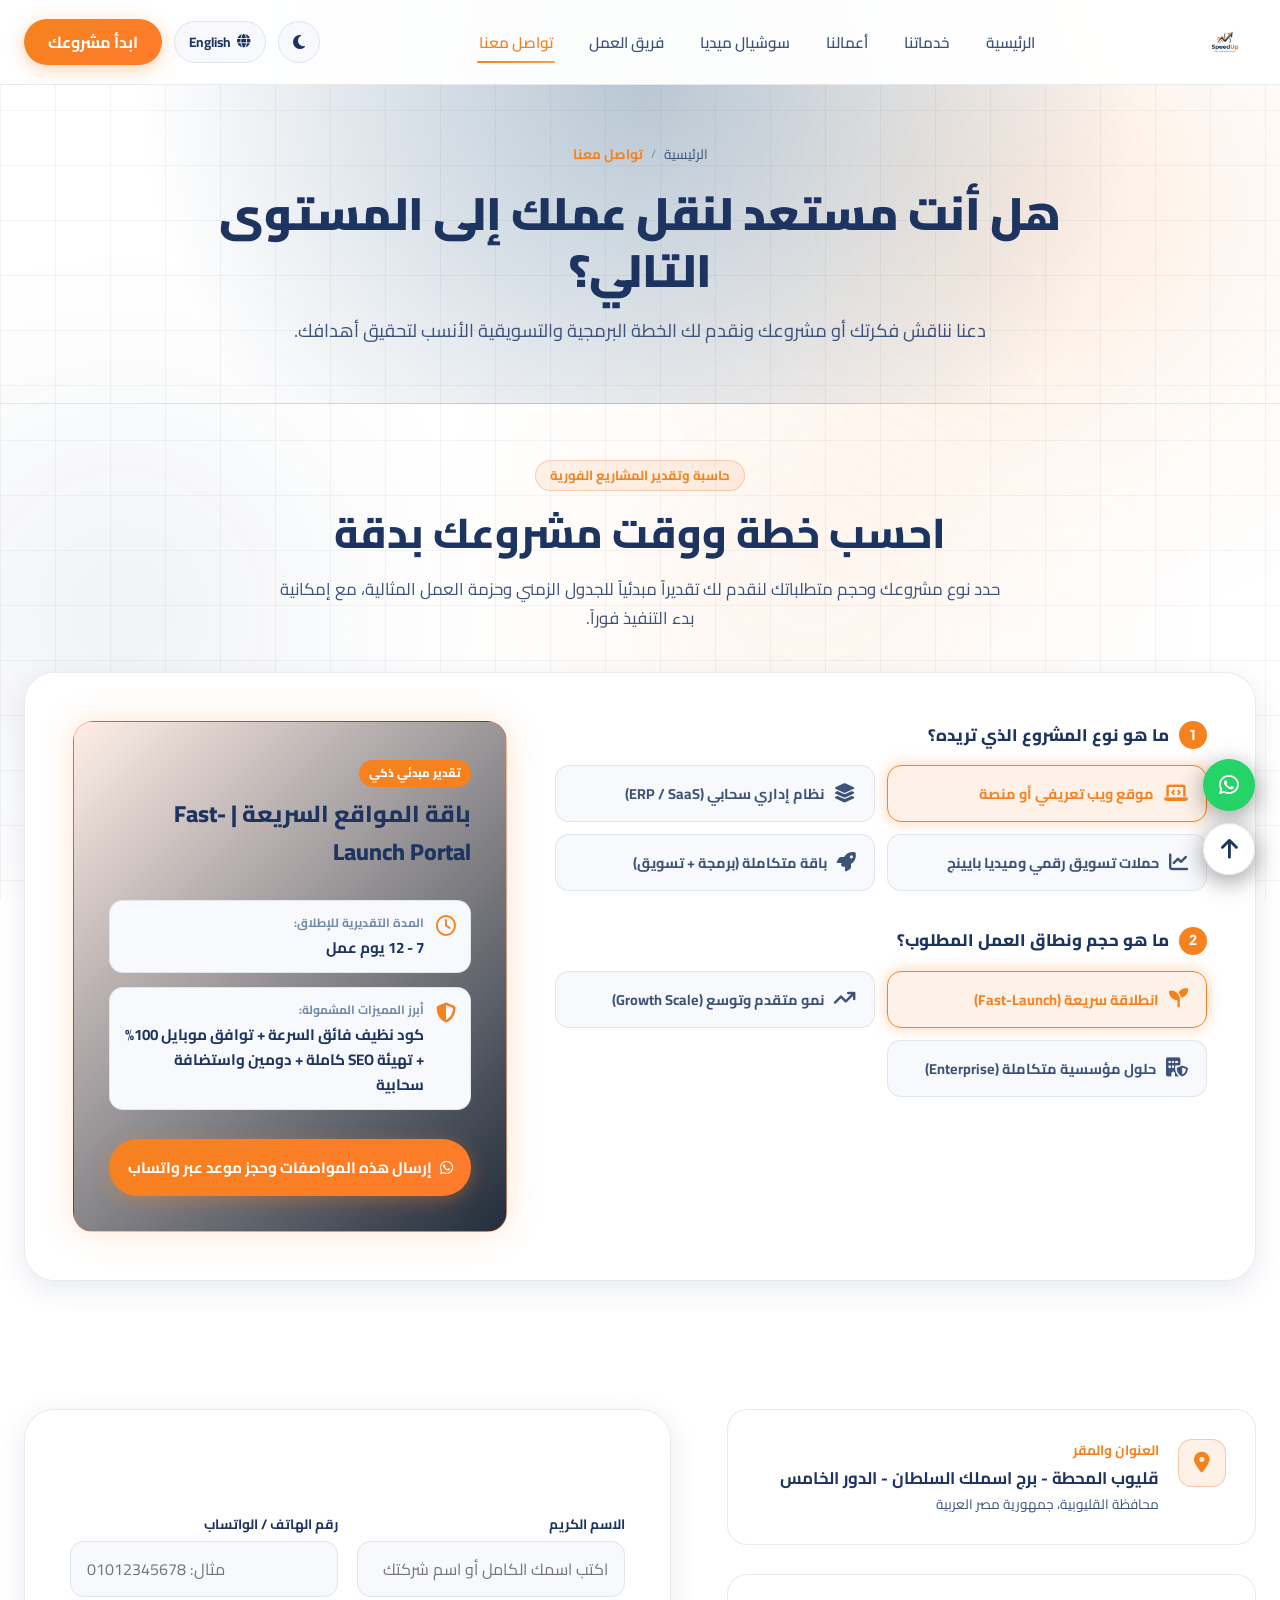
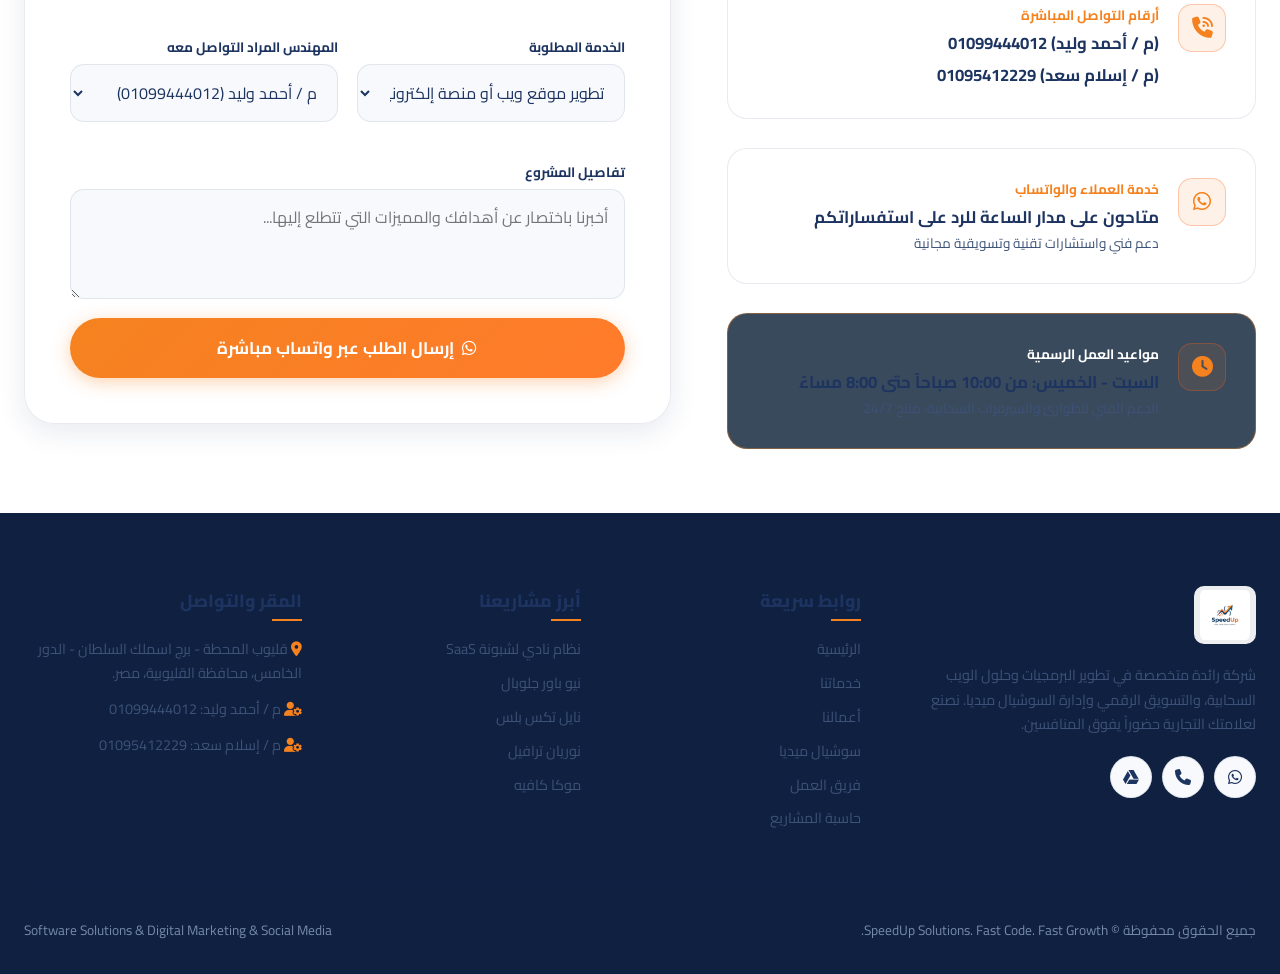
==== contact.html @ 3dd54c13 "Upload complete SpeedUp portfolio" ====
﻿<!DOCTYPE html>
<html lang="ar" dir="rtl" data-theme="light">
<head>
  <meta charset="UTF-8">
  <meta name="viewport" content="width=device-width, initial-scale=1.0">
  <meta http-equiv="X-UA-Compatible" content="IE=edge">

  <!-- Primary Meta SEO Tags -->
  <title>تواصل معنا وحاسبة المشاريع | SpeedUp - Fast Code. Fast Growth.</title>
  <meta name="title" content="تواصل معنا وحاسبة المشاريع | SpeedUp - Fast Code. Fast Growth.">
  <meta name="description" content="تواصل مع إدارة شركة سبيد اب (SpeedUp) في قليوب المحطة، أو استخدم حاسبة المشاريع الفورية لتقدير تكلفة ووقت إطلاق منصتك وحملتك الإعلانية.">
  <meta name="keywords" content="تواصل مع سبيد اب, حاسبة مشاريع, رقم احمد وليد, رقم اسلام سعد, عنوان سبيد اب قليوب, SpeedUp Contact">
  <meta name="author" content="SpeedUp Software & Marketing">
  <meta name="theme-color" content="#f8841f">

  <!-- Open Graph / Facebook -->
  <meta property="og:type" content="website">
  <meta property="og:url" content="https://speedup-solutions.com/contact.html">
  <meta property="og:title" content="تواصل معنا وحاسبة المشاريع | SpeedUp">
  <meta property="og:description" content="احسب جدول ووقت مشروعك بدقة وتواصل مباشرة مع مديري الشركة عبر واتساب.">
  <meta property="og:image" content="assets/images/speedup-logo-transparent.png">

  <!-- Favicon -->
  <link rel="icon" type="image/png" href="assets/images/speedup-logo-transparent.png">

  <!-- Google Web Fonts -->
  <link rel="preconnect" href="https://fonts.googleapis.com">
  <link rel="preconnect" href="https://fonts.gstatic.com" crossorigin>
  <link href="https://fonts.googleapis.com/css2?family=Cairo:wght@400;600;700;800;900&family=Plus+Jakarta+Sans:wght@400;600;700;800&family=Tajawal:wght@400;500;700;800&display=swap" rel="stylesheet">

  <!-- FontAwesome Icons 6.5.1 CDN -->
  <link rel="stylesheet" href="https://cdnjs.cloudflare.com/ajax/libs/font-awesome/6.5.1/css/all.min.css">

  <!-- Core Stylesheet -->
  <link rel="stylesheet" href="css/style.css">
</head>
<body>

  <!-- Ambient Glowing Background Elements -->
  <div class="ambient-glow">
    <div class="ambient-orb ambient-orb-1"></div>
    <div class="ambient-orb ambient-orb-2"></div>
    <div class="ambient-orb ambient-orb-3"></div>
  </div>
  <div class="ambient-grid"></div>

  <!-- Header & Navigation -->
  <header class="site-header" id="site-header">
    <div class="container nav-wrap">
      
      <!-- Brand Logo -->
      <a href="index.html" class="brand-logo-link" id="nav-brand-logo"><img src="assets/images/speedup-logo.png" alt="SpeedUp Logo" class="brand-logo-img"></a>

      <!-- Desktop Navigation Menu -->
      <nav>
        <ul class="nav-menu" id="nav-menu">
          <li><a href="index.html" class="nav-link" data-i18n="nav_home">الرئيسية</a></li>
          <li><a href="services.html" class="nav-link" data-i18n="nav_services">خدماتنا</a></li>
          <li><a href="portfolio.html" class="nav-link" data-i18n="nav_work">أعمالنا</a></li>
          <li><a href="marketing.html" class="nav-link" data-i18n="nav_marketing">سوشيال ميديا</a></li>
          <li><a href="team.html" class="nav-link" data-i18n="nav_team">فريق العمل</a></li>
          <li><a href="contact.html" class="nav-link active" data-i18n="nav_contact">تواصل معنا</a></li>
        </ul>
      </nav>

      <!-- Nav Actions (Lang, Theme, CTA) -->
      <div class="nav-actions">
        <button class="icon-btn" id="theme-toggle-btn" title="تبديل المظهر / Toggle Theme" aria-label="Toggle theme">
          <i class="fa-solid fa-sun"></i>
        </button>

        <button class="icon-btn lang-btn" id="lang-toggle-btn" title="تغيير اللغة / Change Language" aria-label="Change language">
          <i class="fa-solid fa-globe"></i> English
        </button>

        <a href="contact.html" class="btn-primary" data-i18n="btn_talk">
          <span>ابدأ مشروعك</span>
          <i class="fa-solid fa-arrow-left"></i>
        </a>

        <!-- Mobile Toggle Hamburger -->
        <button class="icon-btn mobile-toggle" id="mobile-toggle-btn" aria-label="Open mobile navigation">
          <i class="fa-solid fa-bars"></i>
        </button>
      </div>

    </div>
  </header>

  <!-- Main Content Wrap -->
  <main id="main-content">

    <!-- Page Hero Banner -->
    <section class="page-hero">
      <div class="container page-hero-container">
        <div class="page-breadcrumb">
          <a href="index.html" data-i18n="nav_home">الرئيسية</a>
          <span class="crumb-sep">/</span>
          <span class="crumb-active" data-i18n="nav_contact">تواصل معنا</span>
        </div>
        <h1 class="page-hero-title">
          <span data-i18n="sec_contact_title">هل أنت مستعد لنقل عملك إلى المستوى التالي؟</span>
        </h1>
        <p class="page-hero-subtitle" data-i18n="sec_contact_sub">
          دعنا نناقش فكرتك أو مشروعك ونقدم لك الخطة البرمجية والتسويقية الأنسب لتحقيق أهدافك.
        </p>
      </div>
    </section>

    <!-- Interactive Project Estimator & Scope Calculator -->
    <section class="section estimator-section" style="padding-top: 3.5rem;">
      <div class="container">
        
        <div class="section-header">
          <div class="section-tag" data-i18n="sec_estimator_tag">حاسبة وتقدير المشاريع الفورية</div>
          <h2 class="section-title" data-i18n="sec_estimator_title">احسب خطة ووقت مشروعك بدقة</h2>
          <p class="section-subtitle" data-i18n="sec_estimator_sub">حدد نوع مشروعك وحجم متطلباتك لنقدم لك تقديراً مبدئياً للجدول الزمني وحزمة العمل المثالية، مع إمكانية بدء التنفيذ فوراً.</p>
        </div>

        <div class="estimator-box">
          <div class="estimator-steps">
            
            <!-- Step 1: Type -->
            <div class="estimator-group">
              <label class="estimator-label">
                <span class="step-num">1</span>
                <span data-i18n="est_step1_label">ما هو نوع المشروع الذي تريده؟</span>
              </label>
              <div class="estimator-options" id="estimator-type-options">
                <button type="button" class="est-option-btn active" data-type="web">
                  <i class="fa-solid fa-laptop-code"></i>
                  <span data-i18n="est_opt_web">موقع ويب تعريفي أو منصة</span>
                </button>
                <button type="button" class="est-option-btn" data-type="saas">
                  <i class="fa-solid fa-layer-group"></i>
                  <span data-i18n="est_opt_saas">نظام إداري سحابي (ERP / SaaS)</span>
                </button>
                <button type="button" class="est-option-btn" data-type="mkt">
                  <i class="fa-solid fa-chart-line"></i>
                  <span data-i18n="est_opt_mkt">حملات تسويق رقمي وميديا بايينج</span>
                </button>
                <button type="button" class="est-option-btn" data-type="full">
                  <i class="fa-solid fa-rocket"></i>
                  <span data-i18n="est_opt_full">باقة متكاملة (برمجة + تسويق)</span>
                </button>
              </div>
            </div>

            <!-- Step 2: Scale -->
            <div class="estimator-group">
              <label class="estimator-label">
                <span class="step-num">2</span>
                <span data-i18n="est_step2_label">ما هو حجم ونطاق العمل المطلوب؟</span>
              </label>
              <div class="estimator-options" id="estimator-scale-options">
                <button type="button" class="est-option-btn active" data-scale="starter">
                  <i class="fa-solid fa-seedling"></i>
                  <span data-i18n="est_scale_starter">انطلاقة سريعة (Fast-Launch)</span>
                </button>
                <button type="button" class="est-option-btn" data-scale="growth">
                  <i class="fa-solid fa-arrow-trend-up"></i>
                  <span data-i18n="est_scale_growth">نمو متقدم وتوسع (Growth Scale)</span>
                </button>
                <button type="button" class="est-option-btn" data-scale="enterprise">
                  <i class="fa-solid fa-building-shield"></i>
                  <span data-i18n="est_scale_enterprise">حلول مؤسسية متكاملة (Enterprise)</span>
                </button>
              </div>
            </div>

          </div>

          <!-- Result Output Card -->
          <div class="estimator-result-card" id="estimator-result-box">
            <div class="est-result-header">
              <span class="est-badge" data-i18n="est_res_badge">تقدير مبدئي ذكي</span>
              <h3 class="est-package-name" id="est-package-title">باقة المواقع السريعة | Fast-Launch Portal</h3>
            </div>
            
            <div class="est-metrics-row">
              <div class="est-metric">
                <i class="fa-regular fa-clock"></i>
                <div>
                  <span class="est-metric-label" data-i18n="est_time_label">المدة التقديرية للإطلاق:</span>
                  <strong class="est-metric-val" id="est-timeline-val">7 - 12 يوم عمل</strong>
                </div>
              </div>
              <div class="est-metric">
                <i class="fa-solid fa-shield-halved"></i>
                <div>
                  <span class="est-metric-label" data-i18n="est_features_label">أبرز المميزات المشمولة:</span>
                  <strong class="est-metric-val" id="est-features-val">كود فائق السرعة + توافق موبايل 100% + تهيئة SEO كاملة</strong>
                </div>
              </div>
            </div>

            <div class="est-actions">
              <button type="button" class="btn-primary" id="btn-forward-estimate-whatsapp">
                <i class="fa-brands fa-whatsapp"></i>
                <span data-i18n="btn_forward_estimate">إرسال هذه المواصفات وحجز موعد عبر واتساب</span>
              </button>
            </div>
          </div>

        </div>

      </div>
    </section>

    <!-- Direct Contact & Inquiry Form -->
    <section class="section">
      <div class="container">
        
        <div class="contact-grid">
          
          <!-- Contact Info Column -->
          <div class="contact-info-col">
            
            <div class="contact-info-card">
              <div class="contact-icon">
                <i class="fa-solid fa-location-dot"></i>
              </div>
              <div>
                <div class="contact-card-title" data-i18n="contact_hq_title">العنوان والمقر الرئيسي</div>
                <div class="contact-card-val" data-i18n="contact_hq_val">قليوب المحطة - برج اسملك السلطان - الدور الخامس</div>
                <div class="contact-card-sub" data-i18n="contact_hq_sub">محافظة القليوبية، جمهورية مصر العربية</div>
              </div>
            </div>

            <div class="contact-info-card">
              <div class="contact-icon">
                <i class="fa-solid fa-phone-volume"></i>
              </div>
              <div>
                <div class="contact-card-title" data-i18n="contact_phones_title">أرقام التواصل المباشرة</div>
                <div class="contact-card-val" style="direction: ltr; text-align: right;">
                  <a href="tel:01099444012" style="color: inherit;">01099444012</a> (<span data-i18n="contact_eng_ahmed">م / أحمد وليد</span>)
                </div>
                <div class="contact-card-val" style="direction: ltr; text-align: right; margin-top: 4px;">
                  <a href="tel:01095412229" style="color: inherit;">01095412229</a> (<span data-i18n="contact_eng_eslam">م / إسلام سعد</span>)
                </div>
              </div>
            </div>

            <div class="contact-info-card">
              <div class="contact-icon">
                <i class="fa-brands fa-whatsapp"></i>
              </div>
              <div>
                <div class="contact-card-title" data-i18n="contact_support_title">خدمة العملاء والواتساب</div>
                <div class="contact-card-val" data-i18n="contact_support_val">متاحون على مدار الساعة للرد على استفساراتكم</div>
                <div class="contact-card-sub" data-i18n="contact_support_sub">دعم فني واستشارات تقنية وتسويقية مجانية</div>
              </div>
            </div>

            <div class="contact-info-card" style="border-color: rgba(248, 132, 31, 0.4); background: rgba(8, 29, 52, 0.8);">
              <div class="contact-icon" style="color: var(--primary-orange);">
                <i class="fa-solid fa-clock"></i>
              </div>
              <div>
                <div class="contact-card-title" style="color: #fff;">مواعيد العمل الرسمية</div>
                <div class="contact-card-val">السبت - الخميس: من 10:00 صباحاً حتى 8:00 مساءً</div>
                <div class="contact-card-sub">الدعم الفني للطوارئ والسيرفرات السحابية: متاح 24/7</div>
              </div>
            </div>

          </div>

          <!-- Interactive Inquiry Form -->
          <div class="contact-form-box">
            <h3 style="font-size: 1.45rem; font-weight: 800; color: #fff; margin-bottom: 1.25rem;">أرسل تفاصيل مشروعك للبدء الفوري</h3>
            
            <form id="speedup-contact-form">
              
              <div class="form-group-row">
                <div class="form-group">
                  <label for="form-name" class="form-label" data-i18n="form_name_label">الاسم الكريم</label>
                  <input type="text" id="form-name" class="form-input" placeholder="اكتب اسمك الكامل أو اسم شركتك" required data-i18n="form_name_ph">
                </div>

                <div class="form-group">
                  <label for="form-phone" class="form-label" data-i18n="form_phone_label">رقم الهاتف / الواتساب</label>
                  <input type="tel" id="form-phone" class="form-input" placeholder="مثال: 01012345678" required data-i18n="form_phone_ph">
                </div>
              </div>

              <div class="form-group-row">
                <div class="form-group">
                  <label for="form-service" class="form-label" data-i18n="form_service_label">الخدمة المطلوبة</label>
                  <select id="form-service" class="form-select">
                    <option value="تطوير موقع ويب أو منصة إلكترونية" data-i18n="form_service_opt1">تطوير موقع ويب أو منصة إلكترونية</option>
                    <option value="تطوير نظام إداري سحابي مخصص (ERP / SaaS)" data-i18n="form_service_opt2">تطوير نظام إداري سحابي مخصص (ERP / SaaS)</option>
                    <option value="حملات تسويق رقمي وإعلانات ممولة" data-i18n="form_service_opt3">حملات تسويق رقمي وإعلانات ممولة</option>
                    <option value="إدارة صفحات السوشيال ميديا وصناعة المحتوى" data-i18n="form_service_opt4">إدارة صفحات السوشيال ميديا وصناعة المحتوى</option>
                    <option value="تصميم هوية بصرية وبراندنج كامل" data-i18n="form_service_opt5">تصميم هوية بصرية وبراندنج كامل</option>
                    <option value="باقة متكاملة (برمجة + تسويق)" data-i18n="form_service_opt6">باقة متكاملة (برمجة + تسويق)</option>
                  </select>
                </div>

                <div class="form-group">
                  <label for="form-manager" class="form-label" data-i18n="form_manager_label">المهندس المراد التواصل معه</label>
                  <select id="form-manager" class="form-select">
                    <option value="01099444012" data-i18n="form_manager_opt1">م / أحمد وليد (01099444012)</option>
                    <option value="01095412229" data-i18n="form_manager_opt2">م / إسلام سعد (01095412229)</option>
                  </select>
                </div>
              </div>

              <div class="form-group">
                <label for="form-message" class="form-label" data-i18n="form_msg_label">تفاصيل المشروع</label>
                <textarea id="form-message" class="form-textarea" placeholder="أخبرنا باختصار عن أهدافك والمميزات التي تتطلع إليها..." data-i18n="form_msg_ph"></textarea>
              </div>

              <button type="submit" class="btn-primary btn-submit-form">
                <i class="fa-brands fa-whatsapp"></i>
                <span data-i18n="btn_submit_direct">إرسال الطلب عبر واتساب مباشرة</span>
              </button>

            </form>
          </div>

        </div>

      </div>
    </section>

  </main>

  <!-- Footer -->
  <footer class="site-footer">
    <div class="container">
      <div class="footer-top">
        <div>
          <a href="index.html" class="brand-logo-link" id="nav-brand-logo"><img src="assets/images/speedup-logo.png" alt="SpeedUp Logo" class="brand-logo-img"></a>
          <p class="footer-brand-desc" data-i18n="footer_brand_desc">
            شركة رائدة متخصصة في تطوير البرمجيات وحلول الويب السحابية، والتسويق الرقمي وإدارة السوشيال ميديا. نصنع لعلامتك التجارية حضوراً يفوق المنافسين.
          </p>
          <div class="footer-social-links">
            <a href="https://wa.me/201099444012" target="_blank" rel="noopener noreferrer" class="icon-btn" title="WhatsApp"><i class="fa-brands fa-whatsapp"></i></a>
            <a href="tel:01099444012" class="icon-btn" title="Phone Call"><i class="fa-solid fa-phone"></i></a>
            <a href="https://drive.google.com/drive/folders/1Uw-7PwshjX3lRJRLxQBlDBG2ASu-DRkG?usp=drive_link" target="_blank" rel="noopener noreferrer" class="icon-btn" title="Google Drive Portfolio"><i class="fa-brands fa-google-drive"></i></a>
          </div>
        </div>

        <div>
          <h4 class="footer-col-title" data-i18n="footer_col_links">روابط سريعة</h4>
          <ul class="footer-links">
            <li><a href="index.html" data-i18n="nav_home">الرئيسية</a></li>
            <li><a href="services.html" data-i18n="nav_services">خدماتنا التقنية</a></li>
            <li><a href="portfolio.html" data-i18n="nav_work">معرض أعمالنا</a></li>
            <li><a href="marketing.html" data-i18n="nav_marketing">السوشيال ميديا</a></li>
            <li><a href="team.html" data-i18n="nav_team">فريق الإدارة</a></li>
            <li><a href="contact.html" data-i18n="nav_estimator">تواصل وحاسبة المشاريع</a></li>
          </ul>
        </div>

        <div>
          <h4 class="footer-col-title" data-i18n="footer_col_projects">أبرز مشاريعنا</h4>
          <ul class="footer-links">
            <li><a href="https://www.lisbon-club.com/" target="_blank">نظام نادي لشبونة SaaS</a></li>
            <li><a href="https://www.new-power-global.com/" target="_blank">نيو باور جلوبال</a></li>
            <li><a href="https://nile-tex-plus.com/" target="_blank">نايل تكس بلس</a></li>
            <li><a href="https://nouryan-travel.com/" target="_blank">نوريان ترافيل</a></li>
            <li><a href="https://medowaled.github.io/moca/" target="_blank">موكا كافيه</a></li>
          </ul>
        </div>

        <div>
          <h4 class="footer-col-title" data-i18n="footer_col_hq">المقر والتواصل</h4>
          <ul class="footer-links" style="gap: 12px;">
            <li><i class="fa-solid fa-location-dot" style="color: var(--primary-orange);"></i> <span data-i18n="card_loc_val">قليوب المحطة - برج اسملك السلطان - الدور الخامس</span></li>
            <li><i class="fa-solid fa-user-gear" style="color: var(--primary-orange);"></i> <span data-i18n="footer_eng_ahmed">م / أحمد وليد: 01099444012</span></li>
            <li><i class="fa-solid fa-user-gear" style="color: var(--primary-orange);"></i> <span data-i18n="footer_eng_eslam">م / إسلام سعد: 01095412229</span></li>
          </ul>
        </div>
      </div>

      <div class="footer-bottom">
        <p data-i18n="footer_rights">جميع الحقوق محفوظة © SpeedUp Solutions. Fast Code. Fast Growth.</p>
        <p data-i18n="footer_spec_val">Software Solutions & Digital Marketing & Social Media</p>
      </div>
    </div>
  </footer>

  <!-- Floating Actions -->
  <div class="floating-contact-bar">
    <a href="https://wa.me/201099444012" target="_blank" rel="noopener noreferrer" class="float-action-btn float-whatsapp" title="تواصل سريع عبر واتساب" aria-label="WhatsApp Chat">
      <i class="fa-brands fa-whatsapp"></i>
    </a>
    <button class="float-action-btn float-top" id="scroll-to-top-btn" title="العودة للأعلى" aria-label="Scroll to top">
      <i class="fa-solid fa-arrow-up"></i>
    </button>
  </div>

  <script src="js/main.js"></script>
</body>
</html>
---- css/style.css ----
/* ==========================================================================
   SpeedUp Agency - Official Portfolio Stylesheet
   Theme: SpeedUp Logo Colors — White + Orange + Navy (Turnover Inspired)
   ========================================================================== */

:root {
  /* SpeedUp Brand Colors — Extracted directly from Official Logo */
  --primary-orange:       #f5821f;   /* logo main orange */
  --primary-orange-hover: #e06d0a;
  --primary-orange-light: #ff9d45;
  --primary-orange-glow:  rgba(245, 130, 31, 0.35);
  --primary-orange-subtle:rgba(245, 130, 31, 0.1);

  --brand-navy-deep:  #0f2040;
  --brand-navy-950:   #122450;
  --brand-navy-900:   #1a2f5e;
  --brand-navy-800:   #1d3461;  /* logo navy blue */
  --brand-navy-700:   #254580;
  --brand-navy-600:   #2e589f;

  --accent-cyan:      #3b82f6;   /* bright blue accent */
  --accent-cyan-glow: rgba(59, 130, 246, 0.25);
  --accent-emerald:   #10b981;

  /* ── DEFAULT = LIGHT (White + Orange + Navy like Logo) ── */
  --bg-main:          #ffffff;
  --bg-surface:       #f7f9fc;
  --bg-card:          rgba(255, 255, 255, 0.97);
  --bg-card-hover:    #ffffff;
  --bg-glass:         rgba(255, 255, 255, 0.92);
  --border-glass:     rgba(29, 52, 97, 0.1);
  --border-glass-hover: rgba(245, 130, 31, 0.5);
  --border-navy:      rgba(29, 52, 97, 0.15);

  --text-main:        #1d3461;   /* logo navy for headings */
  --text-muted:       #3d5278;
  --text-dim:         #7589a8;
  --text-contrast:    #0f2040;

  --navbar-bg:        rgba(255, 255, 255, 0.95);
  --modal-overlay:    rgba(15, 32, 64, 0.65);

  /* Shadows — soft on white */
  --shadow-sm:   0 2px 12px rgba(29, 52, 97, 0.08);
  --shadow-md:   0 8px 28px rgba(29, 52, 97, 0.12);
  --shadow-glow: 0 0 35px rgba(245, 130, 31, 0.2);
  --shadow-navy-glow: 0 0 30px rgba(29, 52, 97, 0.15);
  --shadow-card: 0 8px 28px rgba(29, 52, 97, 0.1);

  /* Typography */
  --font-en: 'Plus Jakarta Sans', -apple-system, BlinkMacSystemFont, 'Segoe UI', Roboto, sans-serif;
  --font-ar: 'Cairo', 'Tajawal', -apple-system, BlinkMacSystemFont, 'Segoe UI', sans-serif;

  /* Transitions */
  --transition-fast:   0.2s cubic-bezier(0.16, 1, 0.3, 1);
  --transition-smooth: 0.35s cubic-bezier(0.16, 1, 0.3, 1);
  --transition-slow:   0.6s cubic-bezier(0.16, 1, 0.3, 1);

  --radius-sm:   8px;
  --radius-md:   14px;
  --radius-lg:   20px;
  --radius-xl:   30px;
  --radius-full: 9999px;
}

/* Dark Theme (secondary option) */
[data-theme="dark"] {
  --bg-main:       #051322;
  --bg-surface:    #081a2f;
  --bg-card:       rgba(8, 29, 52, 0.72);
  --bg-card-hover: rgba(11, 40, 72, 0.9);
  --bg-glass:      rgba(6, 22, 40, 0.85);
  --border-glass:  rgba(255, 255, 255, 0.09);
  --border-glass-hover: rgba(245, 130, 31, 0.5);
  --border-navy:   rgba(0, 55, 100, 0.55);

  --text-main:     #f8fafc;
  --text-muted:    #9bb0c6;
  --text-dim:      #627b97;
  --text-contrast: #ffffff;

  --navbar-bg:     rgba(5, 19, 34, 0.92);
  --modal-overlay: rgba(3, 11, 20, 0.88);
  --shadow-sm:  0 4px 12px rgba(0, 0, 0, 0.28);
  --shadow-md:  0 10px 30px rgba(0, 0, 0, 0.45);
  --shadow-glow:0 0 40px rgba(245, 130, 31, 0.28);
  --shadow-card:0 12px 35px -8px rgba(0, 0, 0, 0.55);
}

/* ==========================================================================
   Base & Reset
   ========================================================================== */
*, *::before, *::after {
  box-sizing: border-box;
  margin: 0;
  padding: 0;
}

html {
  scroll-behavior: smooth;
  font-size: 16px;
  -webkit-text-size-adjust: 100%;
}

body {
  font-family: var(--font-ar);
  background-color: var(--bg-main);
  color: var(--text-main);
  line-height: 1.65;
  overflow-x: hidden;
  position: relative;
  transition: background-color var(--transition-smooth), color var(--transition-smooth);
}

body.lang-en {
  font-family: var(--font-en);
}

/* Custom Selection & Scrollbars */
::selection {
  background: var(--primary-orange);
  color: #ffffff;
}

::-webkit-scrollbar {
  width: 9px;
}
::-webkit-scrollbar-track {
  background: var(--bg-main);
}
::-webkit-scrollbar-thumb {
  background: var(--brand-navy-700);
  border-radius: var(--radius-full);
  border: 2px solid var(--bg-main);
}
::-webkit-scrollbar-thumb:hover {
  background: var(--primary-orange);
}

img {
  max-width: 100%;
  height: auto;
  display: block;
}

a {
  color: inherit;
  text-decoration: none;
  transition: all var(--transition-fast);
}

button, input, select, textarea {
  font-family: inherit;
  font-size: inherit;
  outline: none;
  border: none;
}

/* ==========================================================================
   Background Ambient Elements & Lights
   ========================================================================== */
.ambient-glow {
  position: fixed;
  top: 0;
  left: 0;
  width: 100vw;
  height: 100vh;
  pointer-events: none;
  z-index: 0;
  overflow: hidden;
}

.ambient-orb {
  position: absolute;
  border-radius: 50%;
  filter: blur(120px);
  opacity: 0.22;
  animation: orbFloat 20s infinite alternate ease-in-out;
}

.ambient-orb-1 {
  top: -10%;
  right: -5%;
  width: 600px;
  height: 600px;
  background: radial-gradient(circle, #f5821f 0%, transparent 70%);
}

.ambient-orb-2 {
  top: 40%;
  left: -10%;
  width: 500px;
  height: 500px;
  background: radial-gradient(circle, #1d3461 0%, transparent 70%);
  opacity: 0.12;
  animation-duration: 25s;
}

.ambient-orb-3 {
  bottom: 5%;
  right: 15%;
  width: 550px;
  height: 550px;
  background: radial-gradient(circle, #f5821f 0%, transparent 70%);
  opacity: 0.14;
  animation-duration: 22s;
}

.ambient-grid {
  position: fixed;
  top: 0;
  left: 0;
  width: 100%;
  height: 100%;
  background-image:
    linear-gradient(to right, rgba(29, 52, 97, 0.05) 1px, transparent 1px),
    linear-gradient(to bottom, rgba(29, 52, 97, 0.05) 1px, transparent 1px);
  background-size: 55px 55px;
  pointer-events: none;
  z-index: 0;
}

[data-theme="dark"] .ambient-grid {
  background-image:
    linear-gradient(to right, rgba(255, 255, 255, 0.02) 1px, transparent 1px),
    linear-gradient(to bottom, rgba(255, 255, 255, 0.02) 1px, transparent 1px);
}

@keyframes orbFloat {
  0% { transform: translate(0, 0) scale(1); }
  50% { transform: translate(40px, -30px) scale(1.08); }
  100% { transform: translate(-30px, 40px) scale(0.95); }
}

/* ==========================================================================
   Layout Containers
   ========================================================================== */
.container {
  width: 100%;
  max-width: 1280px;
  margin: 0 auto;
  padding: 0 1.5rem;
  position: relative;
  z-index: 1;
}

.section {
  padding: 4rem 0;
  position: relative;
  z-index: 1;
}

/* ==========================================================================
   Header & Navbar
   ========================================================================== */
.site-header {
  position: fixed;
  top: 0;
  left: 0;
  width: 100%;
  height: 85px;
  z-index: 100;
  background: var(--navbar-bg);
  backdrop-filter: blur(18px);
  -webkit-backdrop-filter: blur(18px);
  border-bottom: 1px solid var(--border-glass);
  transition: all var(--transition-smooth);
}

.site-header.scrolled {
  height: 72px;
  box-shadow: var(--shadow-sm);
  background: rgba(6, 13, 23, 0.95);
}

[data-theme="light"] .site-header.scrolled {
  background: rgba(255, 255, 255, 0.96);
}

.nav-wrap {
  display: flex;
  align-items: center;
  justify-content: space-between;
  height: 100%;
}

/* Brand Logo */
.brand-logo-link {
  display: flex;
  align-items: center;
  gap: 12px;
}

.brand-logo-img {
  height: 58px;
  width: auto;
  max-width: 160px;
  object-fit: contain;
  transition: transform var(--transition-smooth);
  display: block;
  border-radius: 10px;
  padding: 4px 6px;
  background: rgba(255,255,255,0.92);
}

.brand-logo-link:hover .brand-logo-img {
  transform: scale(1.04);
}

.brand-meta {
  display: flex;
  flex-direction: column;
  direction: ltr !important;
  text-align: left;
}

.brand-name {
  font-family: var(--font-en);
  font-weight: 800;
  font-size: 1.45rem;
  letter-spacing: -0.5px;
  color: var(--text-main);
  direction: ltr !important;
  display: inline-flex;
  flex-direction: row;
  align-items: center;
  unicode-bidi: isolate;
}

.brand-name span {
  color: var(--primary-orange);
}

.brand-slogan {
  font-size: 0.75rem;
  font-weight: 600;
  letter-spacing: 0.6px;
  color: var(--primary-orange-light);
  font-family: var(--font-en);
  text-transform: uppercase;
  direction: ltr !important;
  text-align: left;
}

/* Navigation Links */
.nav-menu {
  display: flex;
  align-items: center;
  gap: 2rem;
  list-style: none;
}

.nav-link {
  font-size: 0.95rem;
  font-weight: 600;
  color: var(--text-muted);
  position: relative;
  padding: 6px 2px;
  transition: color var(--transition-fast);
}

.nav-link:hover, .nav-link.active {
  color: var(--primary-orange);
}

.nav-link::after {
  content: '';
  position: absolute;
  bottom: 0;
  left: 0;
  width: 0%;
  height: 2px;
  background: linear-gradient(90deg, var(--primary-orange), var(--primary-orange-light));
  border-radius: var(--radius-full);
  transition: width var(--transition-smooth);
}

.nav-link:hover::after, .nav-link.active::after {
  width: 100%;
}

/* Nav Actions */
.nav-actions {
  display: flex;
  align-items: center;
  gap: 12px;
}

.icon-btn {
  width: 42px;
  height: 42px;
  border-radius: var(--radius-full);
  background: var(--bg-surface);
  border: 1px solid var(--border-glass);
  color: var(--text-main);
  display: flex;
  align-items: center;
  justify-content: center;
  cursor: pointer;
  transition: all var(--transition-fast);
}

.icon-btn:hover {
  background: var(--brand-navy-700);
  border-color: var(--primary-orange);
  color: var(--primary-orange);
  transform: translateY(-2px);
}

.lang-btn {
  padding: 0 14px;
  width: auto;
  font-weight: 700;
  font-size: 0.85rem;
  gap: 6px;
}

.btn-primary {
  background: linear-gradient(135deg, var(--primary-orange) 0%, #ff7b2b 100%);
  color: #ffffff !important;
  font-weight: 700;
  padding: 10px 24px;
  border-radius: var(--radius-full);
  display: inline-flex;
  align-items: center;
  gap: 8px;
  box-shadow: 0 4px 18px var(--primary-orange-glow);
  transition: all var(--transition-smooth);
  cursor: pointer;
  position: relative;
  overflow: hidden;
}

.btn-primary::before {
  content: '';
  position: absolute;
  top: 0;
  left: -100%;
  width: 100%;
  height: 100%;
  background: linear-gradient(90deg, transparent, rgba(255, 255, 255, 0.25), transparent);
  transition: left 0.7s ease;
}

.btn-primary:hover {
  transform: translateY(-2px) scale(1.02);
  box-shadow: 0 6px 25px rgba(255, 94, 20, 0.55);
}

.btn-primary:hover::before {
  left: 100%;
}

.btn-outline {
  background: var(--bg-card);
  border: 1px solid var(--border-glass);
  color: var(--text-main);
  font-weight: 700;
  padding: 10px 24px;
  border-radius: var(--radius-full);
  display: inline-flex;
  align-items: center;
  gap: 8px;
  backdrop-filter: blur(10px);
  transition: all var(--transition-fast);
  cursor: pointer;
}

.btn-outline:hover {
  border-color: var(--primary-orange);
  color: var(--primary-orange);
  background: var(--bg-card-hover);
  transform: translateY(-2px);
}

.mobile-toggle {
  display: none;
}

/* ==========================================================================
   Hero Section (Inspired by Turnover Reference Design)
   ========================================================================== */
.hero-section {
  padding-top: 110px;
  padding-bottom: 3rem;
  min-height: 88vh;
  display: flex;
  align-items: center;
  position: relative;
}

.hero-grid {
  display: grid;
  grid-template-columns: 1.15fr 0.95fr;
  align-items: center;
  gap: 3.5rem;
}

/* Hero Content */
.hero-badge-pill {
  display: inline-flex;
  align-items: center;
  gap: 8px;
  padding: 6px 16px;
  border-radius: var(--radius-full);
  background: var(--primary-orange-subtle);
  border: 1px solid rgba(255, 94, 20, 0.3);
  color: var(--primary-orange);
  font-size: 0.85rem;
  font-weight: 700;
  margin-bottom: 1.5rem;
}

.hero-badge-dot {
  width: 8px;
  height: 8px;
  border-radius: 50%;
  background: var(--primary-orange);
  box-shadow: 0 0 10px var(--primary-orange);
  animation: pulseDot 2s infinite;
}

@keyframes pulseDot {
  0%, 100% { opacity: 1; transform: scale(1); }
  50% { opacity: 0.4; transform: scale(0.85); }
}

.hero-title {
  font-size: 3.5rem;
  line-height: 1.18;
  font-weight: 900;
  letter-spacing: -1px;
  margin-bottom: 1.5rem;
  color: var(--text-main);
}

.hero-title .gradient-text {
  background: linear-gradient(135deg, var(--primary-orange) 10%, #ff893b 100%);
  -webkit-background-clip: text;
  -webkit-text-fill-color: transparent;
  display: inline-block;
}

.hero-desc {
  font-size: 1.12rem;
  color: var(--text-muted);
  max-width: 540px;
  margin-bottom: 2.2rem;
  line-height: 1.75;
}

.hero-actions {
  display: flex;
  align-items: center;
  gap: 1rem;
  flex-wrap: wrap;
  margin-bottom: 3rem;
}

/* Hero Reference Stats Bar */
.hero-metrics-bar {
  display: grid;
  grid-template-columns: repeat(4, 1fr);
  gap: 1.25rem;
  padding-top: 2rem;
  border-top: 1px solid var(--border-glass);
}

.metric-item {
  display: flex;
  flex-direction: column;
}

.metric-num {
  font-family: var(--font-en);
  font-size: 2.2rem;
  font-weight: 800;
  color: var(--text-main);
  line-height: 1;
  margin-bottom: 6px;
  display: flex;
  align-items: baseline;
}

.metric-num span {
  color: var(--primary-orange);
}

.metric-label {
  font-size: 0.8rem;
  color: var(--text-muted);
  font-weight: 600;
  line-height: 1.35;
}

/* Hero Visual Stage */
.hero-visual-stage {
  position: relative;
  display: flex;
  align-items: center;
  justify-content: center;
}

.hero-visual-wrapper {
  position: relative;
  width: 100%;
  max-width: 520px;
  border-radius: var(--radius-xl);
  overflow: visible;
}

.hero-main-img {
  width: 100%;
  height: 520px;
  object-fit: cover;
  border-radius: var(--radius-xl);
  box-shadow: var(--shadow-md), var(--shadow-glow);
  border: 1px solid var(--border-glass-hover);
  position: relative;
  z-index: 2;
  filter: contrast(1.05) brightness(1.02);
}

/* Floating Glass Cards around Hero (Turnover Style) */
.hero-float-card {
  position: absolute;
  z-index: 4;
  background: var(--bg-glass);
  backdrop-filter: blur(20px);
  -webkit-backdrop-filter: blur(20px);
  border: 1px solid var(--border-glass);
  padding: 12px 18px;
  border-radius: var(--radius-md);
  box-shadow: var(--shadow-md);
  display: flex;
  align-items: center;
  gap: 12px;
  animation: floatCard 6s ease-in-out infinite alternate;
  transition: all var(--transition-fast);
}

.hero-float-card:hover {
  transform: translateY(-5px) scale(1.04) !important;
  border-color: var(--primary-orange);
}

.float-card-1 {
  top: 8%;
  left: -20px;
  animation-delay: 0s;
}

.float-card-2 {
  top: 42%;
  right: -30px;
  animation-delay: 1.5s;
}

.float-card-3 {
  bottom: 8%;
  left: 20px;
  animation-delay: 3s;
}

.float-card-4 {
  bottom: -15px;
  right: -15px;
  animation-delay: 2.2s;
  cursor: pointer;
}

.float-thumb {
  width: 44px;
  height: 44px;
  border-radius: var(--radius-sm);
  object-fit: cover;
  border: 1px solid var(--border-glass-hover);
  flex-shrink: 0;
}

.float-icon {
  width: 38px;
  height: 38px;
  border-radius: var(--radius-sm);
  background: var(--primary-orange-subtle);
  color: var(--primary-orange);
  display: flex;
  align-items: center;
  justify-content: center;
  font-size: 1.15rem;
}

.float-text {
  display: flex;
  flex-direction: column;
}

.float-title {
  font-size: 0.88rem;
  font-weight: 700;
  color: var(--text-main);
  line-height: 1.2;
}

.float-sub {
  font-size: 0.72rem;
  color: var(--text-muted);
}

.float-arrow {
  margin-inline-start: 6px;
  color: var(--text-dim);
  font-size: 0.85rem;
  transition: transform var(--transition-fast);
}

.hero-float-card:hover .float-arrow {
  color: var(--primary-orange);
  transform: translateX(3px);
}

@keyframes floatCard {
  0% { transform: translateY(0); }
  100% { transform: translateY(-12px); }
}

/* Hero 3D Robot Stage & Canvas */
.hero-3d-robot-stage {
  position: relative;
  width: 100%;
  min-height: 480px;
  height: 520px;
  border-radius: var(--radius-xl);
  overflow: hidden;
  transform-style: preserve-3d;
  will-change: transform;
  background: #f0f4f8;
  border: 1px solid rgba(29,52,97,0.1);
  box-shadow: 0 12px 50px rgba(29,52,97,0.12), 0 0 60px rgba(245,130,31,0.08);
}

[data-theme="dark"] .hero-3d-robot-stage {
  background: #0a1a2e;
  border: 1px solid rgba(255,255,255,0.08);
  box-shadow: 0 12px 50px rgba(0,0,0,0.4), 0 0 60px rgba(245,130,31,0.12);
}

/* Static 3D hero image (Turnover-style) */
.hero-3d-static {
  width: 100%;
  height: 100%;
  object-fit: cover;
  object-position: center top;
  display: block;
  border-radius: var(--radius-xl);
  transition: transform 0.6s cubic-bezier(0.16, 1, 0.3, 1);
}

.hero-3d-robot-stage:hover .hero-3d-static {
  transform: scale(1.03);
}

/* Orange glow at bottom of image */
.hero-img-glow {
  position: absolute;
  bottom: 0;
  left: 0;
  right: 0;
  height: 120px;
  background: linear-gradient(to top, rgba(245,130,31,0.18) 0%, transparent 100%);
  pointer-events: none;
  border-radius: 0 0 var(--radius-xl) var(--radius-xl);
}

#robot-3d-canvas {
  position: absolute;
  top: 50%;
  left: 50%;
  transform: translate(-50%, -50%);
  width: 140% !important;
  height: 140% !important;
  z-index: 3;
  pointer-events: none;
}

/* Hologram Rings (CSS decorative) */
.robot-hologram-rings {
  position: absolute;
  inset: 0;
  z-index: 2;
  pointer-events: none;
}

.hologram-ring {
  position: absolute;
  top: 50%; left: 50%;
  border-radius: 50%;
  border: 1.5px solid rgba(248,132,31,0.35);
  transform: translate(-50%,-50%);
}

.hologram-ring-1 {
  width: 105%; height: 105%;
  animation: spinRing 12s linear infinite;
}

.hologram-ring-2 {
  width: 118%; height: 118%;
  border-color: rgba(0,180,216,0.28);
  animation: spinRing 18s linear infinite reverse;
}

@keyframes spinRing {
  from { transform: translate(-50%,-50%) rotate(0deg) rotateX(60deg); }
  to   { transform: translate(-50%,-50%) rotate(360deg) rotateX(60deg); }
}

.robot-3d-status-pill {
  position: absolute;
  bottom: 18px;
  left: 50%;
  transform: translateX(-50%);
  z-index: 5;
  display: flex;
  align-items: center;
  gap: 6px;
  background: rgba(5,19,34,0.75);
  backdrop-filter: blur(10px);
  border: 1px solid rgba(248,132,31,0.3);
  border-radius: 99px;
  padding: 5px 14px;
  font-size: 0.75rem;
  font-weight: 600;
  color: var(--primary-orange-light);
  white-space: nowrap;
}

.status-dot-3d {
  width: 7px; height: 7px;
  border-radius: 50%;
  background: var(--primary-orange);
  box-shadow: 0 0 8px var(--primary-orange);
  animation: pulseDot 1.8s infinite;
}

/* ==========================================================================
   Section Headers & Titles
   ========================================================================== */

.section-header {
  text-align: center;
  max-width: 720px;
  margin: 0 auto 2.5rem auto;
}

.section-tag {
  display: inline-flex;
  align-items: center;
  gap: 6px;
  padding: 4px 14px;
  background: var(--primary-orange-subtle);
  border: 1px solid rgba(255, 94, 20, 0.25);
  color: var(--primary-orange);
  font-size: 0.82rem;
  font-weight: 700;
  border-radius: var(--radius-full);
  margin-bottom: 1rem;
}

.section-title {
  font-size: 2.6rem;
  font-weight: 800;
  line-height: 1.25;
  color: var(--text-main);
  margin-bottom: 1rem;
}

.section-subtitle {
  font-size: 1.05rem;
  color: var(--text-muted);
  line-height: 1.7;
}

/* ==========================================================================
   Services Section
   ========================================================================== */
.services-grid {
  display: grid;
  grid-template-columns: repeat(3, 1fr);
  gap: 2rem;
}

.service-card {
  background: var(--bg-card);
  backdrop-filter: blur(16px);
  -webkit-backdrop-filter: blur(16px);
  border: 1px solid var(--border-glass);
  border-radius: var(--radius-lg);
  padding: 2.2rem;
  position: relative;
  overflow: hidden;
  transition: all var(--transition-smooth);
  display: flex;
  flex-direction: column;
}

.service-card::before {
  content: '';
  position: absolute;
  top: 0;
  left: 0;
  right: 0;
  height: 3px;
  background: linear-gradient(90deg, transparent, var(--primary-orange), transparent);
  opacity: 0;
  transition: opacity var(--transition-fast);
}

.service-card:hover {
  transform: translateY(-8px);
  background: var(--bg-card-hover);
  border-color: var(--border-glass-hover);
  box-shadow: var(--shadow-card), var(--shadow-glow);
}

.service-card:hover::before {
  opacity: 1;
}

.service-icon-box {
  width: 60px;
  height: 60px;
  border-radius: var(--radius-md);
  background: linear-gradient(135deg, rgba(255, 94, 20, 0.15) 0%, rgba(255, 120, 54, 0.05) 100%);
  border: 1px solid rgba(255, 94, 20, 0.25);
  display: flex;
  align-items: center;
  justify-content: center;
  color: var(--primary-orange);
  font-size: 1.6rem;
  margin-bottom: 1.5rem;
  transition: all var(--transition-smooth);
}

.service-card:hover .service-icon-box {
  transform: scale(1.1) rotate(5deg);
  background: var(--primary-orange);
  color: #ffffff;
  box-shadow: 0 0 25px var(--primary-orange-glow);
}

.service-title {
  font-size: 1.35rem;
  font-weight: 700;
  margin-bottom: 0.85rem;
  color: var(--text-main);
}

.service-desc {
  font-size: 0.95rem;
  color: var(--text-muted);
  line-height: 1.65;
  margin-bottom: 1.5rem;
  flex-grow: 1;
}

.service-features {
  list-style: none;
  display: flex;
  flex-direction: column;
  gap: 8px;
  margin-bottom: 1.5rem;
  font-size: 0.85rem;
  color: var(--text-muted);
}

.service-features li {
  display: flex;
  align-items: center;
  gap: 8px;
}

.service-features li i {
  color: var(--primary-orange);
  font-size: 0.75rem;
}

/* ==========================================================================
   Projects / Work Portfolio (10 Live Client Deployments)
   ========================================================================== */
.portfolio-filters {
  display: flex;
  align-items: center;
  justify-content: center;
  gap: 10px;
  flex-wrap: wrap;
  margin-bottom: 3rem;
}

.filter-btn {
  padding: 8px 20px;
  border-radius: var(--radius-full);
  background: var(--bg-card);
  border: 1px solid var(--border-glass);
  color: var(--text-muted);
  font-weight: 600;
  font-size: 0.9rem;
  cursor: pointer;
  transition: all var(--transition-fast);
}

.filter-btn:hover, .filter-btn.active {
  background: var(--primary-orange);
  color: #ffffff;
  border-color: var(--primary-orange);
  box-shadow: 0 4px 15px var(--primary-orange-glow);
}

.projects-grid {
  display: grid;
  grid-template-columns: repeat(3, 1fr);
  gap: 2rem;
}

.project-card {
  background: var(--bg-card);
  backdrop-filter: blur(14px);
  -webkit-backdrop-filter: blur(14px);
  border: 1px solid var(--border-glass);
  border-radius: var(--radius-lg);
  overflow: hidden;
  transition: all var(--transition-smooth);
  display: flex;
  flex-direction: column;
  position: relative;
}

.project-card:hover {
  transform: translateY(-8px);
  border-color: var(--border-glass-hover);
  box-shadow: var(--shadow-card), 0 0 30px rgba(255, 94, 20, 0.15);
}

.project-thumb {
  position: relative;
  width: 100%;
  height: 220px;
  background: var(--brand-navy-900);
  overflow: hidden;
  display: flex;
  align-items: center;
  justify-content: center;
}

.project-img {
  width: 100%;
  height: 100%;
  object-fit: cover;
  transition: transform var(--transition-slow);
}

.project-card:hover .project-img {
  transform: scale(1.08);
}

/* Fallback Art Vector for thumb */
.project-thumb-art {
  width: 100%;
  height: 100%;
  display: flex;
  flex-direction: column;
  align-items: center;
  justify-content: center;
  padding: 2rem;
  background: linear-gradient(135deg, var(--brand-navy-900) 0%, var(--brand-navy-800) 100%);
  position: relative;
}

.project-thumb-art i {
  font-size: 3.5rem;
  color: var(--primary-orange);
  margin-bottom: 12px;
  filter: drop-shadow(0 0 15px var(--primary-orange-glow));
}

.project-thumb-art .art-tag {
  font-family: var(--font-en);
  font-size: 0.8rem;
  font-weight: 700;
  letter-spacing: 1px;
  color: var(--text-muted);
  text-transform: uppercase;
}

.project-card-logo-badge {
  position: absolute;
  top: 12px;
  right: 12px;
  z-index: 4;
  display: flex;
  align-items: center;
  gap: 6px;
  background: rgba(5, 19, 34, 0.92);
  backdrop-filter: blur(12px);
  -webkit-backdrop-filter: blur(12px);
  border: 1px solid rgba(248, 132, 31, 0.55);
  box-shadow: 0 4px 15px rgba(0, 0, 0, 0.4), 0 0 15px rgba(248, 132, 31, 0.2);
  padding: 4px 10px;
  border-radius: var(--radius-full);
}

[dir="ltr"] .project-card-logo-badge {
  right: auto;
  left: 12px;
}

.project-card-logo-badge img {
  height: 18px;
  width: auto;
  object-fit: contain;
  display: block;
}

.project-card-logo-badge span {
  font-family: var(--font-en);
  font-size: 0.72rem;
  font-weight: 800;
  color: #ffffff;
  direction: ltr !important;
  letter-spacing: -0.3px;
}

.project-status-badge {
  position: absolute;
  top: 12px;
  left: 12px;
  z-index: 3;
  padding: 4px 10px;
  background: rgba(16, 185, 129, 0.2);
  border: 1px solid rgba(16, 185, 129, 0.4);
  color: #34d399;
  border-radius: var(--radius-full);
  font-size: 0.72rem;
  font-weight: 700;
  display: flex;
  align-items: center;
  gap: 5px;
  backdrop-filter: blur(8px);
}

[dir="ltr"] .project-status-badge {
  left: auto;
  right: 12px;
}

.status-dot {
  width: 6px;
  height: 6px;
  border-radius: 50%;
  background: #34d399;
  box-shadow: 0 0 8px #34d399;
}

.project-info {
  padding: 1.6rem;
  display: flex;
  flex-direction: column;
  flex-grow: 1;
}

.project-category {
  font-size: 0.78rem;
  font-weight: 700;
  color: var(--primary-orange);
  text-transform: uppercase;
  letter-spacing: 0.5px;
  margin-bottom: 0.4rem;
}

.project-name {
  font-size: 1.28rem;
  font-weight: 800;
  color: var(--text-main);
  margin-bottom: 0.65rem;
  line-height: 1.35;
}

.project-summary {
  font-size: 0.88rem;
  color: var(--text-muted);
  line-height: 1.6;
  margin-bottom: 1.2rem;
  flex-grow: 1;
}

.project-tags {
  display: flex;
  flex-wrap: wrap;
  gap: 6px;
  margin-bottom: 1.4rem;
}

.tag-badge {
  font-size: 0.72rem;
  padding: 3px 8px;
  background: var(--bg-surface);
  border: 1px solid var(--border-glass);
  border-radius: var(--radius-sm);
  color: var(--text-dim);
  font-family: var(--font-en);
}

.project-actions {
  display: flex;
  align-items: center;
  justify-content: space-between;
  padding-top: 1rem;
  border-top: 1px solid var(--border-glass);
}

.link-live {
  display: inline-flex;
  align-items: center;
  gap: 6px;
  font-size: 0.85rem;
  font-weight: 700;
  color: var(--primary-orange);
}

.link-live:hover {
  text-decoration: underline;
  transform: translateX(-3px);
}

.btn-quick-preview {
  padding: 6px 12px;
  background: var(--bg-surface);
  border: 1px solid var(--border-glass);
  color: var(--text-muted);
  font-size: 0.8rem;
  font-weight: 600;
  border-radius: var(--radius-sm);
  cursor: pointer;
  transition: all var(--transition-fast);
}

.btn-quick-preview:hover {
  background: var(--primary-orange-subtle);
  color: var(--primary-orange);
  border-color: var(--primary-orange);
}

/* ==========================================================================
   Social Media & Marketing Drive Section
   ========================================================================== */
.marketing-section {
  position: relative;
  background: linear-gradient(180deg, transparent 0%, rgba(10, 21, 38, 0.7) 50%, transparent 100%);
}

.marketing-drive-banner {
  background: linear-gradient(135deg, rgba(255, 94, 20, 0.12) 0%, rgba(15, 32, 56, 0.85) 100%);
  border: 1px solid rgba(255, 94, 20, 0.35);
  border-radius: var(--radius-xl);
  padding: 3rem;
  box-shadow: var(--shadow-card), var(--shadow-glow);
  display: grid;
  grid-template-columns: 1.2fr 0.8fr;
  align-items: center;
  gap: 3rem;
  margin-bottom: 3.5rem;
  position: relative;
  overflow: hidden;
}

.drive-banner-badge {
  display: inline-flex;
  align-items: center;
  gap: 8px;
  padding: 4px 12px;
  border-radius: var(--radius-full);
  background: rgba(255, 255, 255, 0.1);
  color: #f8fafc;
  font-size: 0.8rem;
  font-weight: 700;
  margin-bottom: 1.2rem;
}

.drive-banner-title {
  font-size: 2.2rem;
  font-weight: 800;
  color: #ffffff;
  margin-bottom: 1rem;
  line-height: 1.3;
}

.drive-banner-desc {
  font-size: 1rem;
  color: #cbd5e1;
  line-height: 1.7;
  margin-bottom: 1.8rem;
}

.drive-actions {
  display: flex;
  align-items: center;
  gap: 1rem;
  flex-wrap: wrap;
}

.btn-drive {
  background: #ffffff;
  color: #0f172a !important;
  font-weight: 800;
  padding: 12px 28px;
  border-radius: var(--radius-full);
  display: inline-flex;
  align-items: center;
  gap: 10px;
  box-shadow: 0 4px 20px rgba(0, 0, 0, 0.3);
  transition: all var(--transition-smooth);
}

.btn-drive:hover {
  background: #f1f5f9;
  transform: translateY(-3px) scale(1.02);
  box-shadow: 0 8px 30px rgba(0, 0, 0, 0.4);
}

.drive-status-tag {
  font-size: 0.85rem;
  color: #94a3b8;
  display: flex;
  align-items: center;
  gap: 6px;
}

.marketing-features-grid {
  display: grid;
  grid-template-columns: repeat(2, 1fr);
  gap: 2rem;
}

.marketing-feature-card {
  background: var(--bg-card);
  border: 1px solid var(--border-glass);
  border-radius: var(--radius-lg);
  overflow: hidden;
  display: grid;
  grid-template-columns: 0.95fr 1.05fr;
  transition: all var(--transition-smooth);
}

.marketing-feature-card:hover {
  transform: translateY(-6px);
  border-color: var(--border-glass-hover);
  box-shadow: var(--shadow-card);
}

.marketing-card-img {
  width: 100%;
  height: 100%;
  min-height: 250px;
  object-fit: cover;
}

.marketing-card-content {
  padding: 1.8rem;
  display: flex;
  flex-direction: column;
  justify-content: center;
}

.marketing-card-tag {
  font-size: 0.78rem;
  color: var(--primary-orange);
  font-weight: 700;
  text-transform: uppercase;
  margin-bottom: 0.4rem;
}

.marketing-card-title {
  font-size: 1.3rem;
  font-weight: 800;
  color: var(--text-main);
  margin-bottom: 0.75rem;
}

.marketing-card-desc {
  font-size: 0.88rem;
  color: var(--text-muted);
  line-height: 1.6;
  margin-bottom: 1.2rem;
}

.stat-pill-group {
  display: flex;
  gap: 10px;
}

.stat-pill {
  padding: 6px 12px;
  background: var(--bg-surface);
  border: 1px solid var(--border-glass);
  border-radius: var(--radius-sm);
  font-size: 0.78rem;
  font-weight: 700;
  color: var(--text-main);
  display: flex;
  flex-direction: column;
}

.stat-pill span {
  font-size: 1.1rem;
  color: var(--primary-orange);
  font-family: var(--font-en);
}

/* ==========================================================================
   Leadership & Founders Section (SpeedUp Management)
   ========================================================================== */
.management-grid {
  display: grid;
  grid-template-columns: 1fr 1fr;
  gap: 2.5rem;
  margin-bottom: 4rem;
}

.manager-card {
  background: var(--bg-card);
  backdrop-filter: blur(16px);
  border: 1px solid var(--border-glass);
  border-radius: var(--radius-xl);
  padding: 2.5rem;
  display: flex;
  align-items: center;
  gap: 2rem;
  transition: all var(--transition-smooth);
  position: relative;
  overflow: hidden;
}

.manager-card::after {
  content: '';
  position: absolute;
  bottom: 0;
  left: 0;
  width: 100%;
  height: 4px;
  background: linear-gradient(90deg, var(--primary-orange), var(--accent-cyan));
  opacity: 0;
  transition: opacity var(--transition-fast);
}

.manager-card:hover {
  transform: translateY(-8px);
  border-color: var(--border-glass-hover);
  box-shadow: var(--shadow-card), var(--shadow-glow);
}

.manager-card:hover::after {
  opacity: 1;
}

.manager-avatar-wrap {
  width: 100px;
  height: 100px;
  border-radius: 50%;
  background: linear-gradient(135deg, var(--primary-orange) 0%, var(--brand-navy-700) 100%);
  display: flex;
  align-items: center;
  justify-content: center;
  color: #ffffff;
  font-size: 2.8rem;
  flex-shrink: 0;
  box-shadow: 0 0 25px var(--primary-orange-glow);
  border: 3px solid rgba(255, 255, 255, 0.1);
}

.manager-info {
  display: flex;
  flex-direction: column;
  flex-grow: 1;
}

.manager-role-tag {
  font-size: 0.8rem;
  color: var(--primary-orange);
  font-weight: 700;
  text-transform: uppercase;
  margin-bottom: 0.3rem;
  letter-spacing: 0.5px;
}

.manager-name {
  font-size: 1.55rem;
  font-weight: 800;
  color: var(--text-main);
  margin-bottom: 0.3rem;
}

.manager-phone {
  font-family: var(--font-en);
  font-size: 1.15rem;
  font-weight: 700;
  color: var(--text-muted);
  margin-bottom: 1.2rem;
  direction: ltr;
  display: inline-flex;
  align-items: center;
  gap: 6px;
}

.manager-actions {
  display: flex;
  align-items: center;
  gap: 10px;
}

.btn-whatsapp-direct {
  background: #25d366;
  color: #ffffff !important;
  font-size: 0.85rem;
  font-weight: 700;
  padding: 8px 16px;
  border-radius: var(--radius-full);
  display: inline-flex;
  align-items: center;
  gap: 6px;
  transition: all var(--transition-fast);
}

.btn-whatsapp-direct:hover {
  background: #20ba59;
  transform: translateY(-2px);
  box-shadow: 0 4px 15px rgba(37, 211, 102, 0.4);
}

.btn-call-direct {
  background: var(--bg-surface);
  border: 1px solid var(--border-glass);
  color: var(--text-main);
  font-size: 0.85rem;
  font-weight: 700;
  padding: 8px 16px;
  border-radius: var(--radius-full);
  display: inline-flex;
  align-items: center;
  gap: 6px;
  transition: all var(--transition-fast);
}

.btn-call-direct:hover {
  background: var(--primary-orange);
  color: #ffffff;
  border-color: var(--primary-orange);
  transform: translateY(-2px);
}

/* ==========================================================================
   Business Card Interactive Showcase (Flip & 3D Tilt)
   ========================================================================== */
.card-showcase-box {
  background: var(--bg-card);
  border: 1px solid var(--border-glass);
  border-radius: var(--radius-xl);
  padding: 3rem;
  display: grid;
  grid-template-columns: 1fr 1fr;
  align-items: center;
  gap: 3.5rem;
}

.card-showcase-visual {
  perspective: 1000px;
  display: flex;
  justify-content: center;
}

.card-3d-interactive {
  width: 100%;
  max-width: 440px;
  border-radius: var(--radius-lg);
  overflow: hidden;
  box-shadow: 0 20px 45px rgba(0, 0, 0, 0.4), 0 0 35px var(--primary-orange-glow);
  border: 1px solid var(--border-glass-hover);
  transition: transform 0.4s ease, box-shadow 0.4s ease;
  cursor: pointer;
}

.card-3d-interactive:hover {
  transform: rotateY(-8deg) rotateX(6deg) translateY(-8px) scale(1.02);
  box-shadow: 0 30px 60px rgba(0, 0, 0, 0.6), 0 0 50px rgba(255, 94, 20, 0.4);
}

.card-showcase-desc h3 {
  font-size: 1.8rem;
  font-weight: 800;
  margin-bottom: 1rem;
  color: var(--text-main);
}

.card-showcase-desc p {
  color: var(--text-muted);
  line-height: 1.7;
  margin-bottom: 1.5rem;
}

.card-details-list {
  list-style: none;
  display: flex;
  flex-direction: column;
  gap: 12px;
}

.card-detail-item {
  display: flex;
  align-items: flex-start;
  gap: 12px;
  font-size: 0.95rem;
  color: var(--text-main);
}

.card-detail-item i {
  color: var(--primary-orange);
  font-size: 1.2rem;
  margin-top: 3px;
}

/* ==========================================================================
   Contact Section & Inquiry Form
   ========================================================================== */
.contact-grid {
  display: grid;
  grid-template-columns: 0.9fr 1.1fr;
  gap: 3.5rem;
  align-items: start;
}

.contact-info-col {
  display: flex;
  flex-direction: column;
  gap: 1.8rem;
}

.contact-info-card {
  background: var(--bg-card);
  border: 1px solid var(--border-glass);
  border-radius: var(--radius-lg);
  padding: 1.8rem;
  display: flex;
  align-items: flex-start;
  gap: 1.2rem;
  transition: all var(--transition-fast);
}

.contact-info-card:hover {
  border-color: var(--border-glass-hover);
  transform: translateX(-4px);
}

.contact-icon {
  width: 48px;
  height: 48px;
  border-radius: var(--radius-md);
  background: var(--primary-orange-subtle);
  border: 1px solid rgba(255, 94, 20, 0.3);
  color: var(--primary-orange);
  display: flex;
  align-items: center;
  justify-content: center;
  font-size: 1.3rem;
  flex-shrink: 0;
}

.contact-card-title {
  font-size: 0.85rem;
  font-weight: 700;
  color: var(--primary-orange);
  text-transform: uppercase;
  margin-bottom: 4px;
}

.contact-card-val {
  font-size: 1.05rem;
  font-weight: 700;
  color: var(--text-main);
}

.contact-card-sub {
  font-size: 0.85rem;
  color: var(--text-muted);
}

/* Form Styles */
.contact-form-box {
  background: var(--bg-card);
  backdrop-filter: blur(20px);
  border: 1px solid var(--border-glass);
  border-radius: var(--radius-xl);
  padding: 2.8rem;
  box-shadow: var(--shadow-card);
}

.form-group-row {
  display: grid;
  grid-template-columns: 1fr 1fr;
  gap: 1.2rem;
  margin-bottom: 1.2rem;
}

.form-group {
  margin-bottom: 1.2rem;
  display: flex;
  flex-direction: column;
  gap: 6px;
}

.form-label {
  font-size: 0.85rem;
  font-weight: 700;
  color: var(--text-main);
}

.form-input, .form-select, .form-textarea {
  width: 100%;
  padding: 12px 16px;
  background: var(--bg-surface);
  border: 1px solid var(--border-glass);
  border-radius: var(--radius-md);
  color: var(--text-main);
  transition: all var(--transition-fast);
}

.form-input:focus, .form-select:focus, .form-textarea:focus {
  border-color: var(--primary-orange);
  box-shadow: 0 0 15px var(--primary-orange-glow);
  background: var(--bg-card);
}

.form-textarea {
  resize: vertical;
  min-height: 110px;
}

.btn-submit-form {
  width: 100%;
  padding: 14px;
  font-size: 1.05rem;
  justify-content: center;
}

/* ==========================================================================
   Footer
   ========================================================================== */
.site-footer {
  background: var(--brand-navy-deep);
  border-top: 1px solid var(--border-glass);
  padding: 4.5rem 0 2rem 0;
  position: relative;
  z-index: 1;
}

.footer-top {
  display: grid;
  grid-template-columns: 1.5fr 1fr 1fr 1.2fr;
  gap: 3rem;
  margin-bottom: 3.5rem;
}

.footer-brand-desc {
  font-size: 0.9rem;
  color: var(--text-muted);
  line-height: 1.7;
  margin: 1.2rem 0;
  max-width: 340px;
}

.footer-social-links {
  display: flex;
  align-items: center;
  gap: 10px;
}

.footer-col-title {
  font-size: 1.1rem;
  font-weight: 800;
  color: var(--text-main);
  margin-bottom: 1.4rem;
  position: relative;
}

.footer-col-title::after {
  content: '';
  position: absolute;
  bottom: -6px;
  right: 0;
  width: 30px;
  height: 2px;
  background: var(--primary-orange);
}

body.lang-en .footer-col-title::after {
  right: auto;
  left: 0;
}

.footer-links {
  list-style: none;
  display: flex;
  flex-direction: column;
  gap: 10px;
  font-size: 0.9rem;
  color: var(--text-muted);
}

.footer-links a:hover {
  color: var(--primary-orange);
  transform: translateX(-3px);
}

body.lang-en .footer-links a:hover {
  transform: translateX(3px);
}

.footer-bottom {
  padding-top: 2rem;
  border-top: 1px solid var(--border-glass);
  display: flex;
  align-items: center;
  justify-content: space-between;
  font-size: 0.85rem;
  color: var(--text-dim);
}

/* ==========================================================================
   Quick View Modal
   ========================================================================== */
.modal-overlay {
  position: fixed;
  top: 0;
  left: 0;
  width: 100vw;
  height: 100vh;
  background: var(--modal-overlay);
  backdrop-filter: blur(16px);
  z-index: 999;
  display: flex;
  align-items: center;
  justify-content: center;
  padding: 1.5rem;
  opacity: 0;
  visibility: hidden;
  transition: all var(--transition-smooth);
}

.modal-overlay.active {
  opacity: 1;
  visibility: visible;
}

.modal-container {
  background: var(--bg-surface);
  border: 1px solid var(--border-glass-hover);
  border-radius: var(--radius-xl);
  max-width: 780px;
  width: 100%;
  max-height: 90vh;
  overflow-y: auto;
  position: relative;
  box-shadow: 0 25px 60px rgba(0, 0, 0, 0.7), var(--shadow-glow);
  transform: scale(0.92) translateY(20px);
  transition: all var(--transition-smooth);
}

.modal-overlay.active .modal-container {
  transform: scale(1) translateY(0);
}

.modal-header {
  padding: 1.5rem 2rem;
  border-bottom: 1px solid var(--border-glass);
  display: flex;
  align-items: center;
  justify-content: space-between;
}

.modal-close-btn {
  width: 36px;
  height: 36px;
  border-radius: 50%;
  background: var(--bg-card);
  border: 1px solid var(--border-glass);
  color: var(--text-muted);
  cursor: pointer;
  display: flex;
  align-items: center;
  justify-content: center;
  transition: all var(--transition-fast);
}

.modal-close-btn:hover {
  background: var(--primary-orange);
  color: #ffffff;
  transform: rotate(90deg);
}

.modal-body {
  padding: 2rem;
}

/* Floating Sticky Contact Widget */
.floating-contact-bar {
  position: fixed;
  bottom: 25px;
  right: 25px;
  z-index: 90;
  display: flex;
  flex-direction: column;
  gap: 12px;
}

.float-action-btn {
  width: 52px;
  height: 52px;
  border-radius: 50%;
  display: flex;
  align-items: center;
  justify-content: center;
  font-size: 1.4rem;
  color: #ffffff;
  box-shadow: 0 6px 25px rgba(0, 0, 0, 0.4);
  cursor: pointer;
  transition: all var(--transition-smooth);
}

.float-whatsapp {
  background: #25d366;
}

.float-whatsapp:hover {
  transform: scale(1.12);
  box-shadow: 0 8px 30px rgba(37, 211, 102, 0.6);
}

.float-top {
  background: var(--bg-card);
  color: var(--text-main);
  border: 1px solid var(--border-glass);
  opacity: 0;
  visibility: hidden;
}

.float-top.visible {
  opacity: 1;
  visibility: visible;
}

.float-top:hover {
  background: var(--primary-orange);
  color: #ffffff;
  transform: translateY(-4px);
}

/* ==========================================================================
   Responsive Media Queries
   ========================================================================== */
@media (max-width: 1024px) {
  .hero-grid {
    grid-template-columns: 1fr;
    text-align: center;
    gap: 3.5rem;
  }
  
  .hero-desc {
    margin: 0 auto 2.2rem auto;
  }
  
  .hero-actions {
    justify-content: center;
  }
  
  .hero-metrics-bar {
    grid-template-columns: repeat(2, 1fr);
    gap: 2rem;
  }
  
  .services-grid, .projects-grid {
    grid-template-columns: repeat(2, 1fr);
  }
  
  .marketing-drive-banner {
    grid-template-columns: 1fr;
    text-align: center;
  }
  
  .drive-actions {
    justify-content: center;
  }
  
  .marketing-features-grid {
    grid-template-columns: 1fr;
  }
  
  .management-grid, .card-showcase-box, .contact-grid {
    grid-template-columns: 1fr;
  }
  
  .footer-top {
    grid-template-columns: repeat(2, 1fr);
  }
}

@media (max-width: 768px) {
  .nav-menu {
    position: fixed;
    top: 85px;
    right: -100%;
    width: 280px;
    height: calc(100vh - 85px);
    background: var(--bg-surface);
    flex-direction: column;
    padding: 2rem;
    gap: 1.5rem;
    box-shadow: -5px 0 25px rgba(0, 0, 0, 0.5);
    border-inline-start: 1px solid var(--border-glass);
    transition: right var(--transition-smooth);
    z-index: 99;
  }
  
  .nav-menu.open {
    right: 0;
  }
  
  body.lang-en .nav-menu {
    right: auto;
    left: -100%;
    transition: left var(--transition-smooth);
  }
  
  body.lang-en .nav-menu.open {
    left: 0;
  }
  
  .mobile-toggle {
    display: flex;
  }
  
  .hero-title {
    font-size: 2.4rem;
  }
  
  .services-grid, .projects-grid {
    grid-template-columns: 1fr;
  }
  
  .form-group-row {
    grid-template-columns: 1fr;
  }
  
  .footer-top {
    grid-template-columns: 1fr;
  }
  
  .float-card-1 {
    top: 2%;
    left: 0;
  }
  .float-card-2 {
    right: 0;
  }
  .float-card-3 {
    left: 0;
    bottom: 2%;
  }
  .float-card-4 {
    display: none;
  }
}

/* ==========================================================================
   Turnover Inspired Hero Scroll Down Indicator
   ========================================================================== */
.hero-scroll-indicator {
  position: absolute;
  bottom: 25px;
  left: 50%;
  transform: translateX(-50%);
  display: flex;
  flex-direction: column;
  align-items: center;
  z-index: 5;
}

.scroll-down-btn {
  display: flex;
  flex-direction: column;
  align-items: center;
  gap: 8px;
  color: var(--text-dim);
  font-size: 0.75rem;
  font-weight: 700;
  transition: color var(--transition-fast);
}

.scroll-down-btn:hover {
  color: var(--primary-orange);
}

.mouse-icon {
  width: 24px;
  height: 38px;
  border: 2px solid currentColor;
  border-radius: 12px;
  display: flex;
  justify-content: center;
  padding-top: 6px;
}

.mouse-wheel {
  width: 4px;
  height: 8px;
  background-color: var(--primary-orange);
  border-radius: 2px;
  animation: mouseWheel 1.6s infinite ease-in-out;
}

@keyframes mouseWheel {
  0% { transform: translateY(0); opacity: 1; }
  60% { transform: translateY(12px); opacity: 0; }
  100% { transform: translateY(0); opacity: 0; }
}

@media (max-width: 1024px) {
  .hero-scroll-indicator {
    display: none;
  }
}

/* ==========================================================================
   Tech Stack & Growth Channels Marquee
   ========================================================================== */
.tech-marquee-section {
  padding: 1.8rem 0;
  background: var(--bg-surface);
  border-top: 1px solid var(--border-glass);
  border-bottom: 1px solid var(--border-glass);
  position: relative;
  overflow: hidden;
  z-index: 2;
}

.marquee-container {
  display: flex;
  align-items: center;
  gap: 2rem;
}

.marquee-label {
  display: inline-flex;
  align-items: center;
  gap: 8px;
  font-size: 0.8rem;
  font-weight: 800;
  color: var(--text-muted);
  white-space: nowrap;
  text-transform: uppercase;
  letter-spacing: 0.5px;
  padding-inline-end: 1rem;
  border-inline-end: 1px solid var(--border-glass);
}

.label-dot {
  width: 8px;
  height: 8px;
  border-radius: 50%;
  background: var(--primary-orange);
  box-shadow: 0 0 10px var(--primary-orange);
}

.marquee-track {
  display: flex;
  overflow: hidden;
  user-select: none;
  gap: 2.5rem;
  width: 100%;
  mask-image: linear-gradient(to right, transparent, black 10%, black 90%, transparent);
  -webkit-mask-image: linear-gradient(to right, transparent, black 10%, black 90%, transparent);
}

.marquee-group {
  display: flex;
  align-items: center;
  gap: 2.5rem;
  flex-shrink: 0;
  animation: marqueeScroll 28s linear infinite;
}

.marquee-track:hover .marquee-group {
  animation-play-state: paused;
}

.marquee-item {
  display: inline-flex;
  align-items: center;
  gap: 10px;
  font-size: 0.95rem;
  font-weight: 700;
  color: var(--text-muted);
  white-space: nowrap;
  padding: 6px 16px;
  border-radius: var(--radius-full);
  background: var(--bg-card);
  border: 1px solid var(--border-glass);
  transition: all var(--transition-fast);
}

.marquee-item:hover {
  color: var(--text-main);
  border-color: var(--primary-orange);
  transform: translateY(-2px);
}

.marquee-item i {
  font-size: 1.15rem;
}

@keyframes marqueeScroll {
  from { transform: translateX(0); }
  to { transform: translateX(-100%); }
}

/* ==========================================================================
   Testimonials / Client Reviews
   ========================================================================== */
.testimonials-section {
  position: relative;
  background: linear-gradient(180deg, transparent 0%, rgba(10, 21, 38, 0.45) 50%, transparent 100%);
}

.testimonials-grid {
  display: grid;
  grid-template-columns: repeat(3, 1fr);
  gap: 2rem;
}

.testimonial-card {
  background: var(--bg-card);
  backdrop-filter: blur(14px);
  border: 1px solid var(--border-glass);
  border-radius: var(--radius-lg);
  padding: 2.2rem;
  display: flex;
  flex-direction: column;
  justify-content: space-between;
  transition: all var(--transition-smooth);
  position: relative;
}

.testimonial-card:hover {
  transform: translateY(-8px);
  border-color: var(--border-glass-hover);
  box-shadow: var(--shadow-card), 0 0 25px rgba(255, 94, 20, 0.15);
}

.testi-header {
  display: flex;
  align-items: center;
  justify-content: space-between;
  margin-bottom: 1.2rem;
}

.testi-stars {
  color: #ffb800;
  display: flex;
  gap: 3px;
  font-size: 0.85rem;
}

.testi-badge {
  font-size: 0.72rem;
  font-weight: 700;
  color: var(--primary-orange);
  background: var(--primary-orange-subtle);
  border: 1px solid rgba(255, 94, 20, 0.3);
  padding: 2px 8px;
  border-radius: var(--radius-sm);
  font-family: var(--font-en);
}

.testi-quote {
  font-size: 0.95rem;
  color: var(--text-muted);
  line-height: 1.7;
  margin-bottom: 1.8rem;
  font-style: italic;
  flex-grow: 1;
}

.testi-author {
  display: flex;
  align-items: center;
  gap: 12px;
  padding-top: 1.2rem;
  border-top: 1px solid var(--border-glass);
}

.author-avatar {
  width: 44px;
  height: 44px;
  border-radius: 50%;
  background: var(--primary-orange-subtle);
  border: 1px solid rgba(255, 94, 20, 0.3);
  color: var(--primary-orange);
  display: flex;
  align-items: center;
  justify-content: center;
  font-size: 1.2rem;
  flex-shrink: 0;
}

.author-name {
  font-size: 0.95rem;
  font-weight: 800;
  color: var(--text-main);
  margin-bottom: 2px;
}

.author-role {
  font-size: 0.78rem;
  color: var(--text-dim);
}

@media (max-width: 1024px) {
  .testimonials-grid {
    grid-template-columns: repeat(2, 1fr);
  }
}

@media (max-width: 768px) {
  .testimonials-grid {
    grid-template-columns: 1fr;
  }
}

/* ==========================================================================
   Interactive Project Estimator & Quote Generator
   ========================================================================== */
.estimator-section {
  position: relative;
}

.estimator-box {
  background: var(--bg-card);
  backdrop-filter: blur(18px);
  border: 1px solid var(--border-glass);
  border-radius: var(--radius-xl);
  padding: 3rem;
  box-shadow: var(--shadow-card);
  display: grid;
  grid-template-columns: 1.2fr 0.8fr;
  gap: 3rem;
  align-items: start;
}

.estimator-steps {
  display: flex;
  flex-direction: column;
  gap: 2.2rem;
}

.estimator-group {
  display: flex;
  flex-direction: column;
  gap: 1rem;
}

.estimator-label {
  display: flex;
  align-items: center;
  gap: 10px;
  font-size: 1.05rem;
  font-weight: 800;
  color: var(--text-main);
}

.step-num {
  width: 28px;
  height: 28px;
  border-radius: 50%;
  background: var(--primary-orange);
  color: #fff;
  font-size: 0.85rem;
  font-weight: 800;
  display: flex;
  align-items: center;
  justify-content: center;
  font-family: var(--font-en);
}

.estimator-options {
  display: grid;
  grid-template-columns: repeat(2, 1fr);
  gap: 12px;
}

.est-option-btn {
  padding: 14px 18px;
  border-radius: var(--radius-md);
  background: var(--bg-surface);
  border: 1px solid var(--border-glass);
  color: var(--text-muted);
  font-size: 0.9rem;
  font-weight: 700;
  display: flex;
  align-items: center;
  gap: 10px;
  cursor: pointer;
  transition: all var(--transition-fast);
  text-align: start;
}

.est-option-btn:hover {
  border-color: var(--border-glass-hover);
  color: var(--text-main);
  transform: translateY(-2px);
}

.est-option-btn.active {
  background: var(--primary-orange-subtle);
  border-color: var(--primary-orange);
  color: var(--primary-orange);
  box-shadow: 0 0 15px var(--primary-orange-glow);
}

.est-option-btn i {
  font-size: 1.2rem;
  flex-shrink: 0;
}

.estimator-result-card {
  background: linear-gradient(135deg, rgba(255, 94, 20, 0.1) 0%, rgba(10, 22, 38, 0.9) 100%);
  border: 1px solid rgba(255, 94, 20, 0.35);
  border-radius: var(--radius-lg);
  padding: 2.2rem;
  box-shadow: var(--shadow-glow);
  display: flex;
  flex-direction: column;
  gap: 1.8rem;
}

.est-badge {
  display: inline-flex;
  padding: 4px 10px;
  background: var(--primary-orange);
  color: #ffffff;
  font-size: 0.72rem;
  font-weight: 800;
  border-radius: var(--radius-full);
  text-transform: uppercase;
  margin-bottom: 0.5rem;
}

.est-package-name {
  font-size: 1.45rem;
  font-weight: 800;
  color: var(--text-main);
}

.est-metrics-row {
  display: flex;
  flex-direction: column;
  gap: 14px;
}

.est-metric {
  display: flex;
  align-items: flex-start;
  gap: 12px;
  padding: 12px 14px;
  background: var(--bg-surface);
  border: 1px solid var(--border-glass);
  border-radius: var(--radius-md);
}

.est-metric i {
  color: var(--primary-orange);
  font-size: 1.25rem;
  margin-top: 3px;
}

.est-metric-label {
  display: block;
  font-size: 0.75rem;
  color: var(--text-dim);
  text-transform: uppercase;
  font-weight: 700;
}

.est-metric-val {
  display: block;
  font-size: 0.95rem;
  color: var(--text-main);
  font-weight: 700;
  margin-top: 2px;
}

.est-actions .btn-primary {
  width: 100%;
  justify-content: center;
  padding: 14px;
  font-size: 0.95rem;
}

@media (max-width: 1024px) {
  .estimator-box {
    grid-template-columns: 1fr;
  }
}

@media (max-width: 640px) {
  .estimator-options {
    grid-template-columns: 1fr;
  }
}

/* ==========================================================================
   3D Scroll & Mouse Interactive Robot Visual Stage
   ========================================================================== */
.hero-visual-stage {
  position: relative;
  display: flex;
  align-items: center;
  justify-content: center;
  perspective: 1200px;
  transform-style: preserve-3d;
}

.hero-visual-wrapper {
  position: relative;
  width: 100%;
  max-width: 520px;
  height: 520px;
  border-radius: var(--radius-xl);
  transform-style: preserve-3d;
  will-change: transform;
}

.hero-3d-robot-stage {
  position: relative;
  width: 100%;
  height: 100%;
  border-radius: var(--radius-xl);
  transform-style: preserve-3d;
  transition: transform 0.12s cubic-bezier(0.2, 0.8, 0.2, 1);
}

.hero-main-img {
  width: 100%;
  height: 100%;
  object-fit: cover;
  border-radius: var(--radius-xl);
  box-shadow: 0 25px 60px rgba(0, 35, 70, 0.6), 0 0 50px rgba(248, 132, 31, 0.28);
  border: 1.5px solid rgba(248, 132, 31, 0.45);
  position: relative;
  z-index: 2;
  filter: contrast(1.06) brightness(1.02);
  transform: translateZ(0px);
  transition: filter var(--transition-smooth);
}

#robot-3d-canvas {
  position: absolute;
  top: 0;
  left: 0;
  width: 100%;
  height: 100%;
  z-index: 3;
  pointer-events: none;
  border-radius: var(--radius-xl);
  transform: translateZ(25px);
}

/* 3D Holographic Orbiting Rings */
.robot-hologram-rings {
  position: absolute;
  top: 50%;
  left: 50%;
  width: 110%;
  height: 110%;
  transform: translate(-50%, -50%) translateZ(-30px);
  pointer-events: none;
  z-index: 1;
}

.hologram-ring {
  position: absolute;
  top: 50%;
  left: 50%;
  border-radius: 50%;
  transform: translate(-50%, -50%);
  border: 1px dashed rgba(248, 132, 31, 0.35);
  box-shadow: 0 0 25px rgba(248, 132, 31, 0.15);
}

.hologram-ring-1 {
  width: 106%;
  height: 106%;
  border-color: rgba(248, 132, 31, 0.4);
  animation: spinRingClockwise 24s linear infinite;
}

.hologram-ring-2 {
  width: 120%;
  height: 120%;
  border: 1px dotted rgba(0, 180, 216, 0.35);
  animation: spinRingCounter 32s linear infinite;
}

@keyframes spinRingClockwise {
  from { transform: translate(-50%, -50%) rotate(0deg); }
  to { transform: translate(-50%, -50%) rotate(360deg); }
}

@keyframes spinRingCounter {
  from { transform: translate(-50%, -50%) rotate(0deg); }
  to { transform: translate(-50%, -50%) rotate(-360deg); }
}

/* 3D Floating Cyber Status Badge */
.robot-3d-status-pill {
  position: absolute;
  top: -18px;
  right: 25px;
  z-index: 6;
  background: rgba(5, 19, 34, 0.9);
  backdrop-filter: blur(16px);
  border: 1px solid rgba(248, 132, 31, 0.5);
  box-shadow: 0 8px 24px rgba(0, 0, 0, 0.4), 0 0 20px rgba(248, 132, 31, 0.3);
  padding: 6px 16px;
  border-radius: var(--radius-full);
  display: flex;
  align-items: center;
  gap: 8px;
  font-size: 0.78rem;
  font-weight: 700;
  color: #fff;
  transform: translateZ(40px);
}

.status-dot-3d {
  width: 8px;
  height: 8px;
  border-radius: 50%;
  background: var(--primary-orange);
  box-shadow: 0 0 10px var(--primary-orange);
  animation: pulseDot 1.5s infinite;
}

/* 3D Transform enhancements for floating hero cards */
.float-card-1 { transform: translateZ(35px); }
.float-card-2 { transform: translateZ(45px); }
.float-card-3 { transform: translateZ(38px); }
.float-card-4 { transform: translateZ(50px); }

/* ==========================================================================
   Multi-Page Inner Header / Hero Banner
   ========================================================================== */
.page-hero {
  padding-top: 140px;
  padding-bottom: 3.5rem;
  background: radial-gradient(circle at 50% 20%, rgba(0, 55, 100, 0.28) 0%, transparent 70%);
  position: relative;
  z-index: 1;
  border-bottom: 1px solid var(--border-glass);
  text-align: center;
}

.page-hero-container {
  max-width: 900px;
  margin: 0 auto;
}

.page-breadcrumb {
  display: inline-flex;
  align-items: center;
  gap: 8px;
  font-size: 0.85rem;
  color: var(--text-dim);
  margin-bottom: 1.25rem;
}

.page-breadcrumb a {
  color: var(--text-muted);
}

.page-breadcrumb a:hover {
  color: var(--primary-orange);
}

.page-breadcrumb .crumb-sep {
  color: var(--text-dim);
  font-size: 0.75rem;
}

.page-breadcrumb .crumb-active {
  color: var(--primary-orange);
  font-weight: 700;
}

.page-hero-title {
  font-size: 2.85rem;
  font-weight: 900;
  line-height: 1.25;
  margin-bottom: 1rem;
  color: var(--text-main);
  letter-spacing: -0.5px;
}

.page-hero-subtitle {
  font-size: 1.15rem;
  color: var(--text-muted);
  line-height: 1.7;
  max-width: 720px;
  margin: 0 auto;
}

/* Multi-Page Shared Process Workflow */
.process-section {
  padding: 5rem 0;
  background: rgba(0, 55, 100, 0.08);
  border-top: 1px solid var(--border-glass);
  border-bottom: 1px solid var(--border-glass);
}

.process-grid {
  display: grid;
  grid-template-columns: repeat(4, 1fr);
  gap: 1.5rem;
  margin-top: 3rem;
}

.process-step-card {
  background: var(--bg-card);
  border: 1px solid var(--border-glass);
  border-radius: var(--radius-lg);
  padding: 2rem 1.5rem;
  position: relative;
  transition: all var(--transition-smooth);
}

.process-step-card:hover {
  transform: translateY(-6px);
  border-color: var(--primary-orange);
  box-shadow: var(--shadow-md), 0 0 25px rgba(248, 132, 31, 0.15);
}

.step-number {
  position: absolute;
  top: 16px;
  left: 20px;
  font-family: var(--font-en);
  font-size: 2.5rem;
  font-weight: 900;
  color: rgba(248, 132, 31, 0.18);
  line-height: 1;
}

[dir="ltr"] .step-number {
  left: auto;
  right: 20px;
}

.step-icon {
  width: 52px;
  height: 52px;
  border-radius: var(--radius-md);
  background: var(--primary-orange-subtle);
  color: var(--primary-orange);
  display: flex;
  align-items: center;
  justify-content: center;
  font-size: 1.35rem;
  margin-bottom: 1.25rem;
}

.step-title {
  font-size: 1.15rem;
  font-weight: 700;
  color: var(--text-main);
  margin-bottom: 0.5rem;
}

.step-desc {
  font-size: 0.88rem;
  color: var(--text-muted);
  line-height: 1.6;
}

/* Service Detail Cards with Action Buttons */
.service-detail-card {
  background: var(--bg-card);
  border: 1px solid var(--border-glass);
  border-radius: var(--radius-lg);
  padding: 2.5rem;
  display: flex;
  flex-direction: column;
  transition: all var(--transition-smooth);
  position: relative;
  overflow: hidden;
}

.service-detail-card::before {
  content: '';
  position: absolute;
  top: 0;
  left: 0;
  width: 100%;
  height: 3px;
  background: linear-gradient(90deg, var(--brand-navy-800), var(--primary-orange));
  opacity: 0;
  transition: opacity var(--transition-smooth);
}

.service-detail-card:hover {
  transform: translateY(-8px);
  border-color: var(--border-glass-hover);
  box-shadow: var(--shadow-card), 0 0 35px rgba(248, 132, 31, 0.15);
}

.service-detail-card:hover::before {
  opacity: 1;
}

.service-card-action {
  margin-top: auto;
  padding-top: 1.5rem;
  border-top: 1px solid var(--border-glass);
  display: flex;
  align-items: center;
  justify-content: space-between;
}

.service-badge-tech {
  display: inline-flex;
  gap: 6px;
  flex-wrap: wrap;
  margin: 1rem 0;
}

.tech-tag {
  font-size: 0.75rem;
  font-weight: 600;
  padding: 4px 10px;
  border-radius: var(--radius-full);
  background: rgba(0, 55, 100, 0.25);
  color: #7bc1ff;
  border: 1px solid rgba(0, 55, 100, 0.4);
}

/* Marketing Packages / Tiers */
.marketing-tiers-grid {
  display: grid;
  grid-template-columns: repeat(3, 1fr);
  gap: 2rem;
  margin-top: 3.5rem;
}

.tier-card {
  background: var(--bg-card);
  border: 1px solid var(--border-glass);
  border-radius: var(--radius-lg);
  padding: 2.5rem 2rem;
  display: flex;
  flex-direction: column;
  position: relative;
  transition: all var(--transition-smooth);
}

.tier-card.featured-tier {
  border-color: var(--primary-orange);
  background: linear-gradient(180deg, rgba(12, 35, 62, 0.85) 0%, rgba(6, 22, 40, 0.95) 100%);
  transform: scale(1.04);
  box-shadow: var(--shadow-card), 0 0 40px rgba(248, 132, 31, 0.25);
}

.tier-badge {
  position: absolute;
  top: -12px;
  left: 50%;
  transform: translateX(-50%);
  background: var(--primary-orange);
  color: #fff;
  font-size: 0.75rem;
  font-weight: 800;
  padding: 4px 14px;
  border-radius: var(--radius-full);
  text-transform: uppercase;
}

.tier-name {
  font-size: 1.35rem;
  font-weight: 800;
  color: var(--text-main);
  margin-bottom: 0.5rem;
}

.tier-desc {
  font-size: 0.88rem;
  color: var(--text-muted);
  margin-bottom: 1.5rem;
  min-height: 44px;
}

.tier-features {
  list-style: none;
  display: flex;
  flex-direction: column;
  gap: 12px;
  margin-bottom: 2rem;
  flex-grow: 1;
}

.tier-features li {
  font-size: 0.9rem;
  color: var(--text-muted);
  display: flex;
  align-items: center;
  gap: 10px;
}

.tier-features li i {
  color: var(--primary-orange);
  font-size: 0.85rem;
}

.tier-btn {
  width: 100%;
  justify-content: center;
  padding: 12px;
}

@media (max-width: 1024px) {
  .process-grid {
    grid-template-columns: repeat(2, 1fr);
  }
  .marketing-tiers-grid {
    grid-template-columns: 1fr;
  }
  .tier-card.featured-tier {
    transform: none;
  }
}

@media (max-width: 768px) {
  .process-grid {
    grid-template-columns: 1fr;
  }
  .page-hero-title {
    font-size: 2.2rem;
  }
  .hero-visual-wrapper {
    height: 380px;
  }
}

/* ==========================================================================
   Portfolio Header SpeedUp Official Brand Logo Badge
   ========================================================================== */
.portfolio-hero-brand-top {
  display: inline-flex;
  align-items: center;
  gap: 12px;
  background: rgba(8, 29, 52, 0.85);
  backdrop-filter: blur(16px);
  -webkit-backdrop-filter: blur(16px);
  border: 1.5px solid rgba(248, 132, 31, 0.45);
  box-shadow: 0 8px 30px rgba(0, 0, 0, 0.45), 0 0 25px rgba(248, 132, 31, 0.22);
  padding: 8px 22px;
  border-radius: var(--radius-full);
  margin-bottom: 1.5rem;
  transition: transform var(--transition-fast), border-color var(--transition-fast);
}

.portfolio-hero-brand-top:hover {
  transform: translateY(-2px);
  border-color: var(--primary-orange);
}

.portfolio-hero-logo {
  height: 38px;
  width: auto;
  object-fit: contain;
}

.portfolio-hero-brand-info {
  display: flex;
  flex-direction: column;
  text-align: right;
  direction: rtl;
}

[dir="ltr"] .portfolio-hero-brand-info {
  text-align: left;
  direction: ltr;
}

.portfolio-hero-brand-name {
  font-family: var(--font-en);
  font-weight: 800;
  font-size: 1.15rem;
  color: #fff;
  direction: ltr !important;
  display: inline-flex;
  align-items: center;
}

.portfolio-hero-brand-name span {
  color: var(--primary-orange);
}

.portfolio-hero-brand-tag {
  font-size: 0.72rem;
  color: var(--primary-orange-light);
  font-weight: 600;
  letter-spacing: 0.4px;
}

/* ==========================================================================
   CINEMATIC 3D SCROLL EXPERIENCE
   SpeedUp — Advanced Scroll-Driven Three.js Section
   ========================================================================== */

/* Outer scroll container — 500vh gives 5 full "scroll scenes" */
#cinematic-3d-section {
  position: relative;
  height: 500vh;
  z-index: 1;
  overflow: hidden;
  background: transparent;
}

/* Sticky inner that stays fixed while parent scrolls */
#cinematic-sticky {
  position: sticky;
  top: 0;
  width: 100%;
  height: 100vh;
  overflow: hidden;
  display: flex;
  align-items: center;
  justify-content: center;
}

/* The WebGL canvas — full viewport */
#cinematic-canvas {
  position: absolute;
  inset: 0;
  width: 100% !important;
  height: 100% !important;
  display: block;
  z-index: 0;
}

/* -------------------------------------------------------------------------
   TEXT PANELS — one per scene, centered over canvas
   ------------------------------------------------------------------------- */
#cinematic-text-container {
  position: absolute;
  inset: 0;
  z-index: 10;
  pointer-events: none;
  display: flex;
  align-items: center;
  justify-content: center;
}

.cinematic-panel {
  position: absolute;
  inset: 0;
  display: flex;
  align-items: center;
  justify-content: flex-start;
  padding: 0 5vw;
  opacity: 0;
  transform: translateY(28px);
  transition: opacity 0.65s cubic-bezier(0.16, 1, 0.3, 1),
              transform 0.65s cubic-bezier(0.16, 1, 0.3, 1);
  pointer-events: none;
}

.cinematic-panel.active {
  opacity: 1;
  transform: translateY(0);
  pointer-events: auto;
}

/* For LTR panels (RTL page — panel is on the right side) */
[dir="rtl"] .cinematic-panel {
  justify-content: flex-end;
}
[dir="ltr"] .cinematic-panel {
  justify-content: flex-start;
}

.cinematic-panel-inner {
  max-width: min(480px, 42vw);
  display: flex;
  flex-direction: column;
  gap: 1rem;
  background: rgba(5, 19, 34, 0.55);
  backdrop-filter: blur(18px) saturate(160%);
  -webkit-backdrop-filter: blur(18px) saturate(160%);
  border: 1px solid rgba(248, 132, 31, 0.18);
  border-radius: 24px;
  padding: 2.2rem 2rem;
  box-shadow:
    0 0 60px rgba(248, 132, 31, 0.12),
    0 24px 60px rgba(0, 0, 0, 0.55),
    inset 0 1px 0 rgba(255, 255, 255, 0.06);
}

.cinematic-panel-icon {
  font-size: 2rem;
  line-height: 1;
  margin-bottom: 0.25rem;
  filter: drop-shadow(0 0 12px var(--primary-orange));
}

.cinematic-scene-tag {
  font-size: 0.72rem;
  font-weight: 700;
  text-transform: uppercase;
  letter-spacing: 2px;
  color: var(--primary-orange);
  display: block;
  font-family: var(--font-en);
}

.cinematic-panel-title {
  font-size: clamp(1.4rem, 3vw, 2.4rem);
  font-weight: 900;
  line-height: 1.18;
  color: var(--text-main);
  white-space: pre-line;
  text-shadow: 0 2px 20px rgba(0, 0, 0, 0.6);
  letter-spacing: -0.3px;
}

.cinematic-panel-sub {
  font-size: clamp(0.82rem, 1.5vw, 1rem);
  color: var(--text-muted);
  line-height: 1.65;
  margin-top: 0.1rem;
}

/* CTA buttons inside cinematic section */
.cinematic-cta-group {
  display: flex;
  flex-wrap: wrap;
  gap: 0.75rem;
  margin-top: 0.5rem;
}

.cinematic-cta-btn {
  display: inline-flex;
  align-items: center;
  gap: 0.5rem;
  padding: 0.72rem 1.4rem;
  background: linear-gradient(135deg, var(--primary-orange), #fa9539);
  color: #fff;
  font-weight: 700;
  font-size: 0.88rem;
  border-radius: var(--radius-full);
  text-decoration: none;
  box-shadow: 0 4px 20px rgba(248, 132, 31, 0.45);
  transition: transform 0.2s ease, box-shadow 0.2s ease;
  cursor: pointer;
}
.cinematic-cta-btn:hover {
  transform: translateY(-2px);
  box-shadow: 0 8px 28px rgba(248, 132, 31, 0.6);
}

.cinematic-cta-outline {
  display: inline-flex;
  align-items: center;
  gap: 0.5rem;
  padding: 0.68rem 1.3rem;
  border: 1.5px solid rgba(248, 132, 31, 0.5);
  color: var(--text-main);
  font-weight: 600;
  font-size: 0.88rem;
  border-radius: var(--radius-full);
  text-decoration: none;
  background: rgba(248, 132, 31, 0.06);
  transition: all 0.2s ease;
  cursor: pointer;
  backdrop-filter: blur(8px);
}
.cinematic-cta-outline:hover {
  background: rgba(248, 132, 31, 0.15);
  border-color: var(--primary-orange);
}

/* -------------------------------------------------------------------------
   PROGRESS BAR (bottom of sticky viewport)
   ------------------------------------------------------------------------- */
#cinematic-progress-bar {
  position: absolute;
  bottom: 0;
  left: 0;
  width: 100%;
  height: 3px;
  background: linear-gradient(90deg, var(--primary-orange), #00b4d8);
  transform-origin: left center;
  transform: scaleX(0);
  z-index: 20;
  box-shadow: 0 0 12px rgba(248, 132, 31, 0.6);
}

/* -------------------------------------------------------------------------
   SCENE DOTS NAVIGATION
   ------------------------------------------------------------------------- */
#cinematic-dots {
  position: absolute;
  right: 2rem;
  top: 50%;
  transform: translateY(-50%);
  display: flex;
  flex-direction: column;
  gap: 0.7rem;
  z-index: 20;
}

[dir="rtl"] #cinematic-dots {
  right: auto;
  left: 2rem;
}

.cinematic-dot {
  width: 10px;
  height: 10px;
  border-radius: 50%;
  border: 2px solid rgba(248, 132, 31, 0.45);
  background: transparent;
  cursor: pointer;
  padding: 0;
  transition: all 0.3s ease;
  position: relative;
}

.cinematic-dot::after {
  content: '';
  position: absolute;
  inset: -4px;
  border-radius: 50%;
  border: 1px solid transparent;
  transition: border-color 0.3s;
}

.cinematic-dot.active {
  background: var(--primary-orange);
  border-color: var(--primary-orange);
  box-shadow: 0 0 12px rgba(248, 132, 31, 0.7);
  transform: scale(1.3);
}

.cinematic-dot.active::after {
  border-color: rgba(248, 132, 31, 0.35);
}

.cinematic-dot:hover:not(.active) {
  background: rgba(248, 132, 31, 0.4);
  border-color: var(--primary-orange-hover);
}

/* -------------------------------------------------------------------------
   WEBGL FALLBACK
   ------------------------------------------------------------------------- */
#cinematic-fallback {
  position: absolute;
  inset: 0;
  display: flex;
  align-items: center;
  justify-content: center;
  background: var(--bg-main);
  z-index: 30;
}

.fallback-inner {
  text-align: center;
  padding: 3rem;
  max-width: 420px;
}

.fallback-inner h3 {
  font-size: 1.4rem;
  font-weight: 800;
  color: var(--text-main);
  margin-bottom: 0.75rem;
}

.fallback-inner p {
  color: var(--text-muted);
  line-height: 1.7;
}

/* -------------------------------------------------------------------------
   LIGHT THEME ADJUSTMENTS
   ------------------------------------------------------------------------- */
[data-theme="light"] .cinematic-panel-inner {
  background: rgba(255, 255, 255, 0.72);
  border-color: rgba(248, 132, 31, 0.25);
  box-shadow:
    0 0 40px rgba(248, 132, 31, 0.08),
    0 20px 50px rgba(0, 55, 100, 0.1),
    inset 0 1px 0 rgba(255, 255, 255, 0.8);
}

[data-theme="light"] #cinematic-3d-section {
  background: transparent;
}

/* -------------------------------------------------------------------------
   RESPONSIVE
   ------------------------------------------------------------------------- */
@media (max-width: 768px) {
  .cinematic-panel {
    justify-content: center !important;
    align-items: flex-end;
    padding: 0 1.2rem 4rem;
  }

  .cinematic-panel-inner {
    max-width: 100%;
    padding: 1.5rem 1.2rem;
    border-radius: 18px;
  }

  .cinematic-panel-title {
    font-size: clamp(1.15rem, 5.5vw, 1.7rem);
  }

  #cinematic-dots {
    right: 0.8rem !important;
    left: auto !important;
  }

  [dir="rtl"] #cinematic-dots {
    left: 0.8rem !important;
    right: auto !important;
  }

  .cinematic-cta-group {
    flex-direction: column;
  }
}

@media (max-width: 480px) {
  .cinematic-panel {
    padding: 0 0.8rem 3rem;
    align-items: flex-end;
  }

  .cinematic-panel-inner {
    padding: 1.2rem;
    gap: 0.75rem;
  }

  .cinematic-panel-icon { font-size: 1.6rem; }
  .cinematic-scene-tag { font-size: 0.65rem; }
  .cinematic-panel-sub { font-size: 0.8rem; }
}

/* Scroll hint animation at bottom of sticky viewport */
#cinematic-sticky::after {
  content: '';
  position: absolute;
  bottom: 12px;
  left: 50%;
  transform: translateX(-50%);
  width: 22px;
  height: 22px;
  border-right: 2px solid rgba(248, 132, 31, 0.6);
  border-bottom: 2px solid rgba(248, 132, 31, 0.6);
  transform: translateX(-50%) rotate(45deg);
  animation: cinematicChevron 1.8s ease-in-out infinite;
  z-index: 15;
  opacity: 0.6;
}

@keyframes cinematicChevron {
  0%, 100% { opacity: 0.6; transform: translateX(-50%) rotate(45deg) translateY(0); }
  50% { opacity: 1; transform: translateX(-50%) rotate(45deg) translateY(5px); }
}

/* ==========================================================================
   COMPREHENSIVE MOBILE RESPONSIVE -- SpeedUp
   ========================================================================== */

/* Tablet <= 1024px */
@media (max-width: 1024px) {
  .hero-grid { grid-template-columns: 1fr; gap: 2.5rem; text-align: center; }
  .hero-content-col { order: 1; }
  .hero-visual-stage { order: 2; }
  .hero-desc { margin: 0 auto 2rem auto; max-width: 600px; }
  .hero-actions { justify-content: center; }
  .hero-metrics-bar { grid-template-columns: repeat(2, 1fr); gap: 1.5rem; }
  .hero-visual-wrapper { max-width: 100%; }
  .hero-3d-robot-stage { height: 420px; }
  .float-card-2, .float-card-4 { display: none; }
  .float-card-1 { top: 4%; left: 8px; }
  .float-card-3 { bottom: 4%; left: 8px; }
}

/* Mobile <= 768px */
@media (max-width: 768px) {
  .site-header { height: 68px; }
  .site-header.scrolled { height: 60px; }
  .brand-logo-img { height: 44px; max-width: 130px; }
  .nav-actions { gap: 8px; }
  .btn-primary { padding: 8px 16px; font-size: 0.85rem; }
  .nav-menu {
    position: fixed; top: 68px; right: -100%;
    width: 75vw; max-width: 300px; height: calc(100vh - 68px);
    background: var(--bg-surface); border-inline-start: 1px solid var(--border-glass);
    box-shadow: -4px 0 30px rgba(29,52,97,0.12);
    flex-direction: column; padding: 1.8rem 1.5rem; gap: 1.2rem;
    z-index: 99; transition: right var(--transition-smooth); overflow-y: auto;
  }
  .nav-menu.open { right: 0; }
  body.lang-en .nav-menu { right: auto; left: -100%; }
  body.lang-en .nav-menu.open { left: 0; }
  .mobile-toggle { display: flex; }
  .section { padding: 2.8rem 0; }
  .section-header { margin-bottom: 2rem; }
  .section-title { font-size: 1.9rem; }
  .hero-section { padding-top: 90px; padding-bottom: 2rem; min-height: auto; }
  .hero-grid { grid-template-columns: 1fr; gap: 2rem; text-align: center; }
  .hero-title { font-size: 2rem; line-height: 1.2; }
  .hero-desc { font-size: 0.95rem; }
  .hero-actions { flex-direction: column; align-items: center; gap: 0.8rem; }
  .hero-actions .btn-primary, .hero-actions .btn-outline { width: 100%; justify-content: center; }
  .hero-metrics-bar { grid-template-columns: repeat(2, 1fr); gap: 1rem; padding-top: 1.5rem; }
  .metric-num { font-size: 1.7rem; }
  .hero-visual-wrapper { max-width: 100%; }
  .hero-3d-robot-stage { height: 300px; min-height: 260px; border-radius: 18px; }
  .hero-3d-static { object-position: center 15%; }
  .hero-float-card { display: none; }
  .services-grid, .projects-grid { grid-template-columns: 1fr; gap: 1.2rem; }
  .form-group-row, .contact-grid { grid-template-columns: 1fr; }
  .footer-top { grid-template-columns: 1fr; gap: 2rem; }
  .service-card { padding: 1.6rem; }
  .project-card-image { height: 200px; }
  .portfolio-hero-logo { height: 30px; }
  .portfolio-hero-brand-top { padding: 6px 14px; gap: 8px; }
}

/* Small Mobile <= 480px */
@media (max-width: 480px) {
  .hero-title { font-size: 1.75rem; }
  .hero-3d-robot-stage { height: 240px; min-height: 220px; }
  .hero-metrics-bar { grid-template-columns: repeat(2, 1fr); gap: 0.8rem; }
  .metric-num { font-size: 1.5rem; }
  .metric-label { font-size: 0.72rem; }
  .section-title { font-size: 1.65rem; }
  .brand-logo-img { height: 38px; max-width: 110px; }
  .btn-primary, .btn-outline { font-size: 0.85rem; padding: 10px 18px; }
  .service-card { padding: 1.3rem; }
  .footer-logo-img { height: 48px; }
  .estimator-tabs { flex-direction: column; }
  .est-tab { width: 100%; text-align: center; }
}
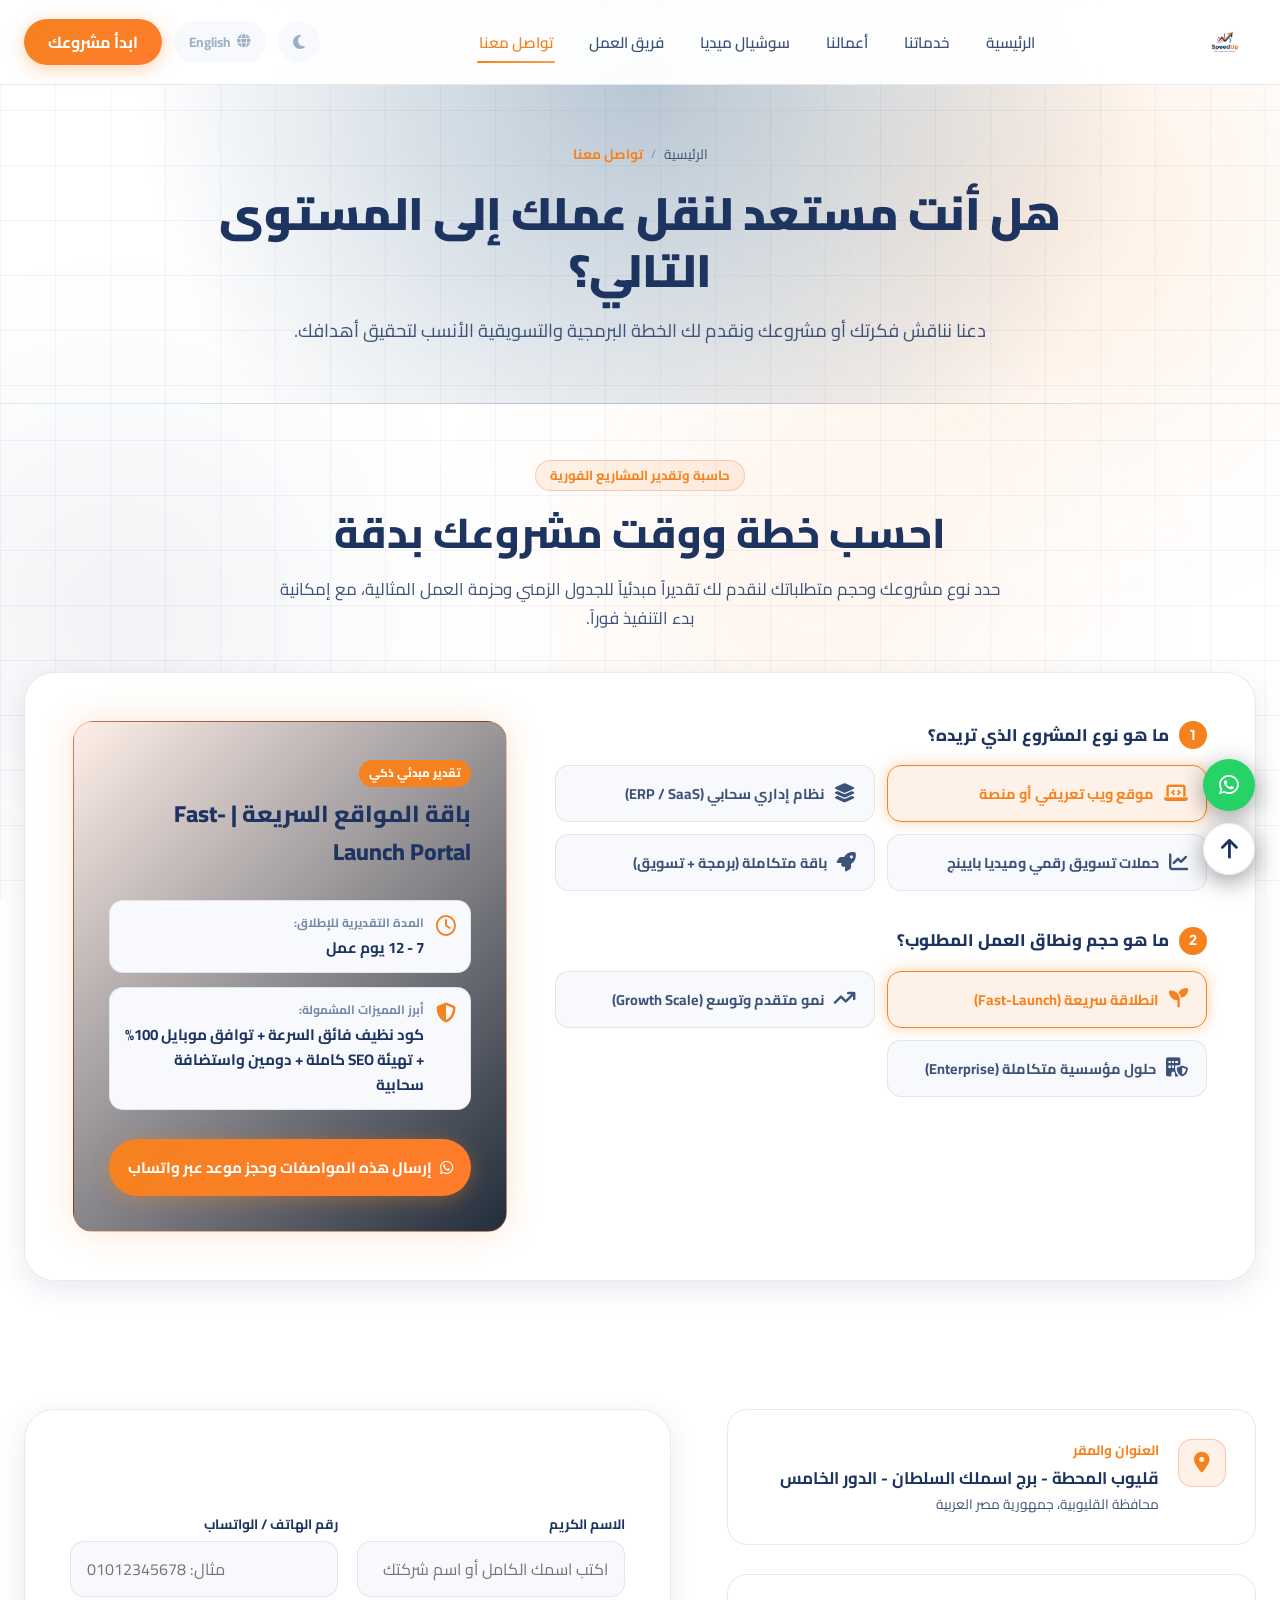
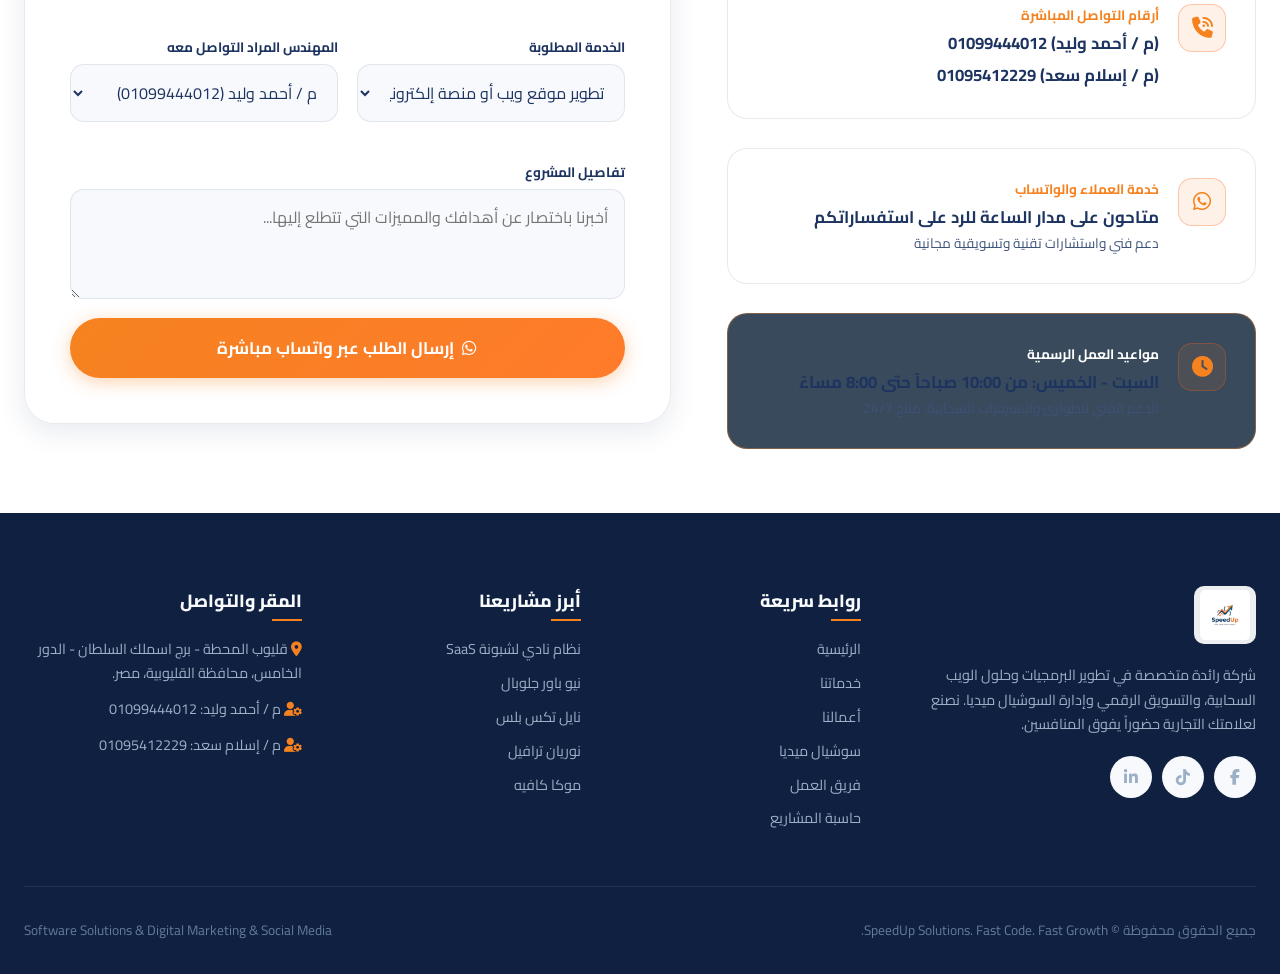
==== commit 6586f5ad: "Initial commit - SpeedUp Agency Portfolio" ====
--- a/contact.html
+++ b/contact.html
@@ -1,4 +1,4 @@
-﻿<!DOCTYPE html>
+<!DOCTYPE html>
 <html lang="ar" dir="rtl" data-theme="light">
 <head>
   <meta charset="UTF-8">
@@ -336,9 +336,9 @@
             شركة رائدة متخصصة في تطوير البرمجيات وحلول الويب السحابية، والتسويق الرقمي وإدارة السوشيال ميديا. نصنع لعلامتك التجارية حضوراً يفوق المنافسين.
           </p>
           <div class="footer-social-links">
-            <a href="https://wa.me/201099444012" target="_blank" rel="noopener noreferrer" class="icon-btn" title="WhatsApp"><i class="fa-brands fa-whatsapp"></i></a>
-            <a href="tel:01099444012" class="icon-btn" title="Phone Call"><i class="fa-solid fa-phone"></i></a>
-            <a href="https://drive.google.com/drive/folders/1Uw-7PwshjX3lRJRLxQBlDBG2ASu-DRkG?usp=drive_link" target="_blank" rel="noopener noreferrer" class="icon-btn" title="Google Drive Portfolio"><i class="fa-brands fa-google-drive"></i></a>
+            <a href="https://www.facebook.com/speedup.dev" target="_blank" rel="noopener noreferrer" class="icon-btn" title="Facebook"><i class="fa-brands fa-facebook-f"></i></a>
+            <a href="https://www.tiktok.com/@speed.up9824" target="_blank" rel="noopener noreferrer" class="icon-btn" title="TikTok"><i class="fa-brands fa-tiktok"></i></a>
+            <a href="https://www.linkedin.com/company/speedup1" target="_blank" rel="noopener noreferrer" class="icon-btn" title="LinkedIn"><i class="fa-brands fa-linkedin-in"></i></a>
           </div>
         </div>
 
--- a/css/style.css
+++ b/css/style.css
@@ -3320,6 +3320,61 @@
 
 [data-theme="light"] #cinematic-3d-section {
   background: transparent;
+}
+
+/* Footer Light Mode — keep footer dark but fix text colors */
+[data-theme="light"] .site-footer,
+:root .site-footer {
+  background: #0f2040;
+}
+
+[data-theme="light"] .footer-brand-desc,
+:root .footer-brand-desc {
+  color: #9bb0c6;
+}
+
+[data-theme="light"] .footer-col-title,
+:root .footer-col-title {
+  color: #f8fafc;
+}
+
+[data-theme="light"] .footer-links,
+:root .footer-links {
+  color: #9bb0c6;
+}
+
+[data-theme="light"] .footer-links a,
+:root .footer-links a {
+  color: #9bb0c6;
+}
+
+[data-theme="light"] .footer-links a:hover,
+:root .footer-links a:hover {
+  color: #f5821f;
+}
+
+[data-theme="light"] .footer-bottom,
+:root .footer-bottom {
+  color: #627b97;
+  border-top-color: rgba(255, 255, 255, 0.08);
+}
+
+[data-theme="light"] .footer-bottom a,
+:root .footer-bottom a {
+  color: #9bb0c6;
+}
+
+[data-theme="light"] .icon-btn,
+:root .icon-btn {
+  color: #9bb0c6;
+  border-color: rgba(255, 255, 255, 0.12);
+}
+
+[data-theme="light"] .icon-btn:hover,
+:root .icon-btn:hover {
+  color: #f5821f;
+  border-color: rgba(245, 130, 31, 0.5);
+  background: rgba(245, 130, 31, 0.12);
 }
 
 /* -------------------------------------------------------------------------
